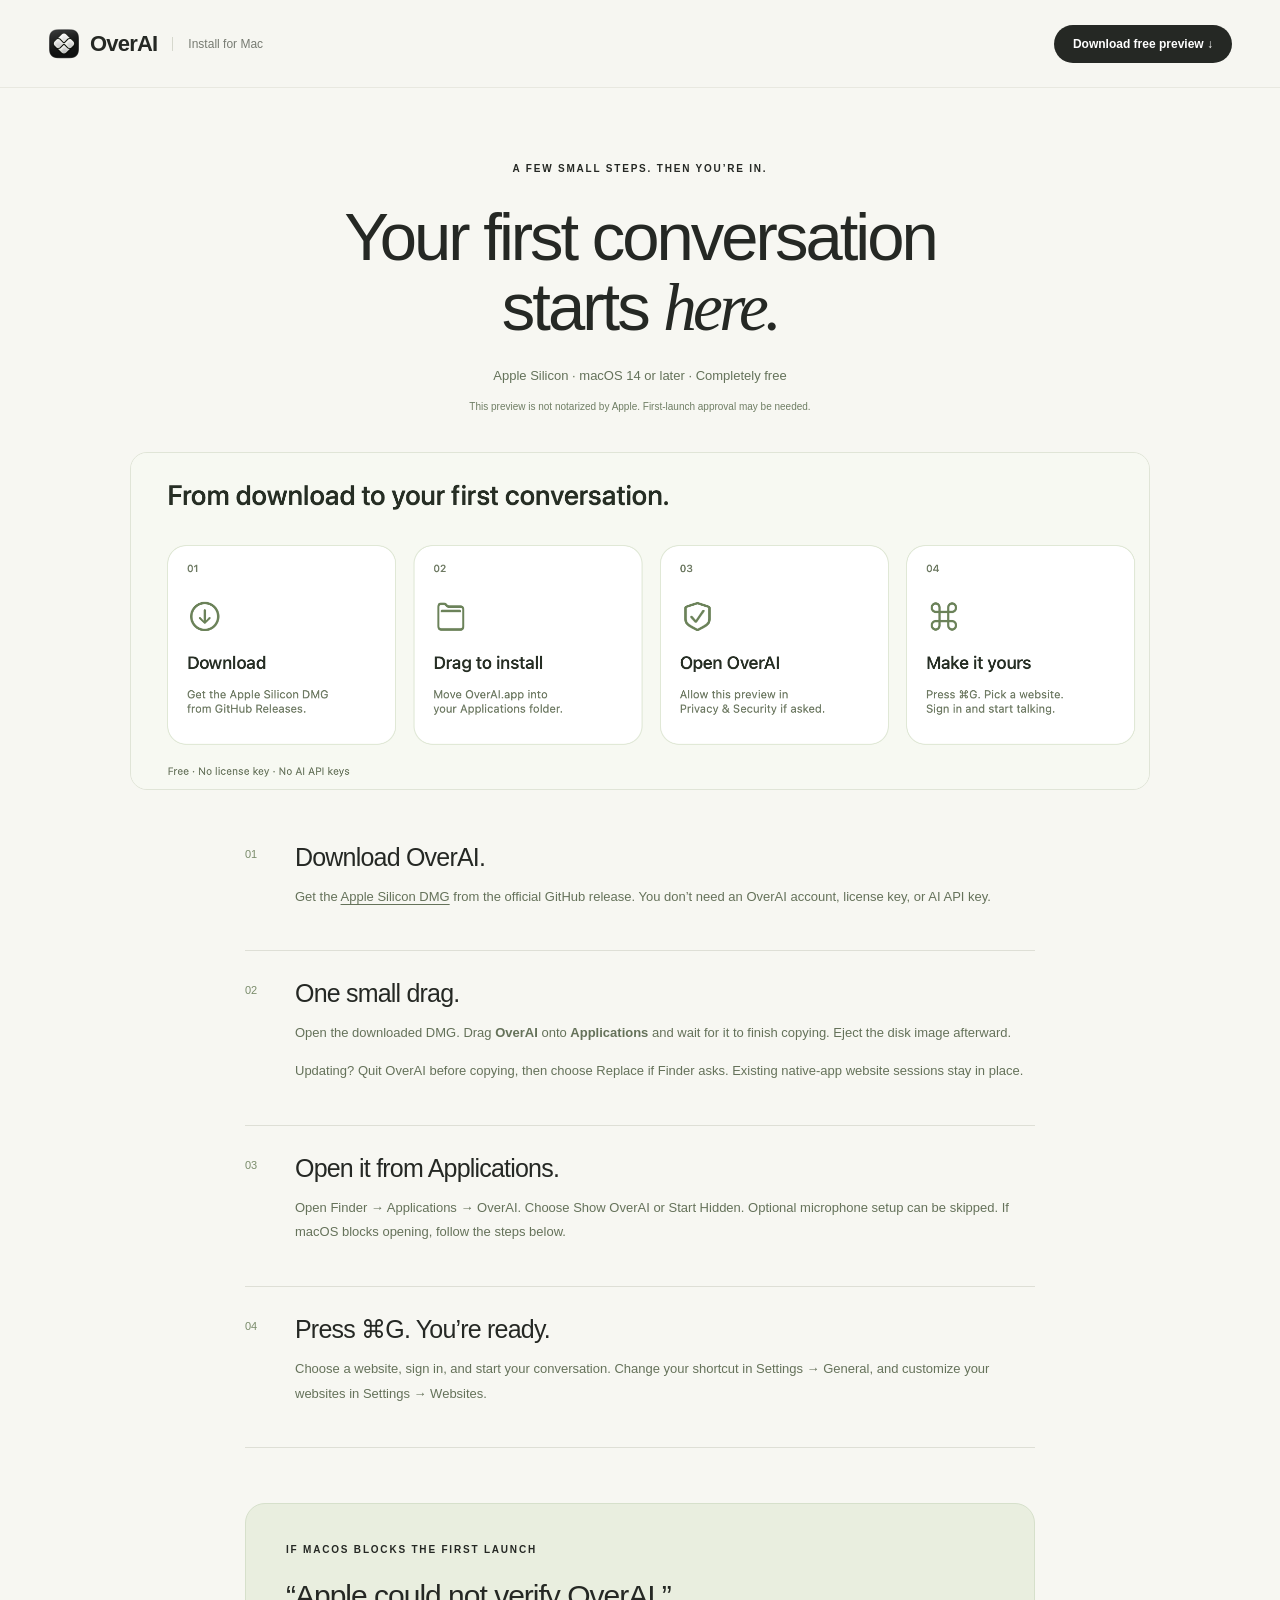
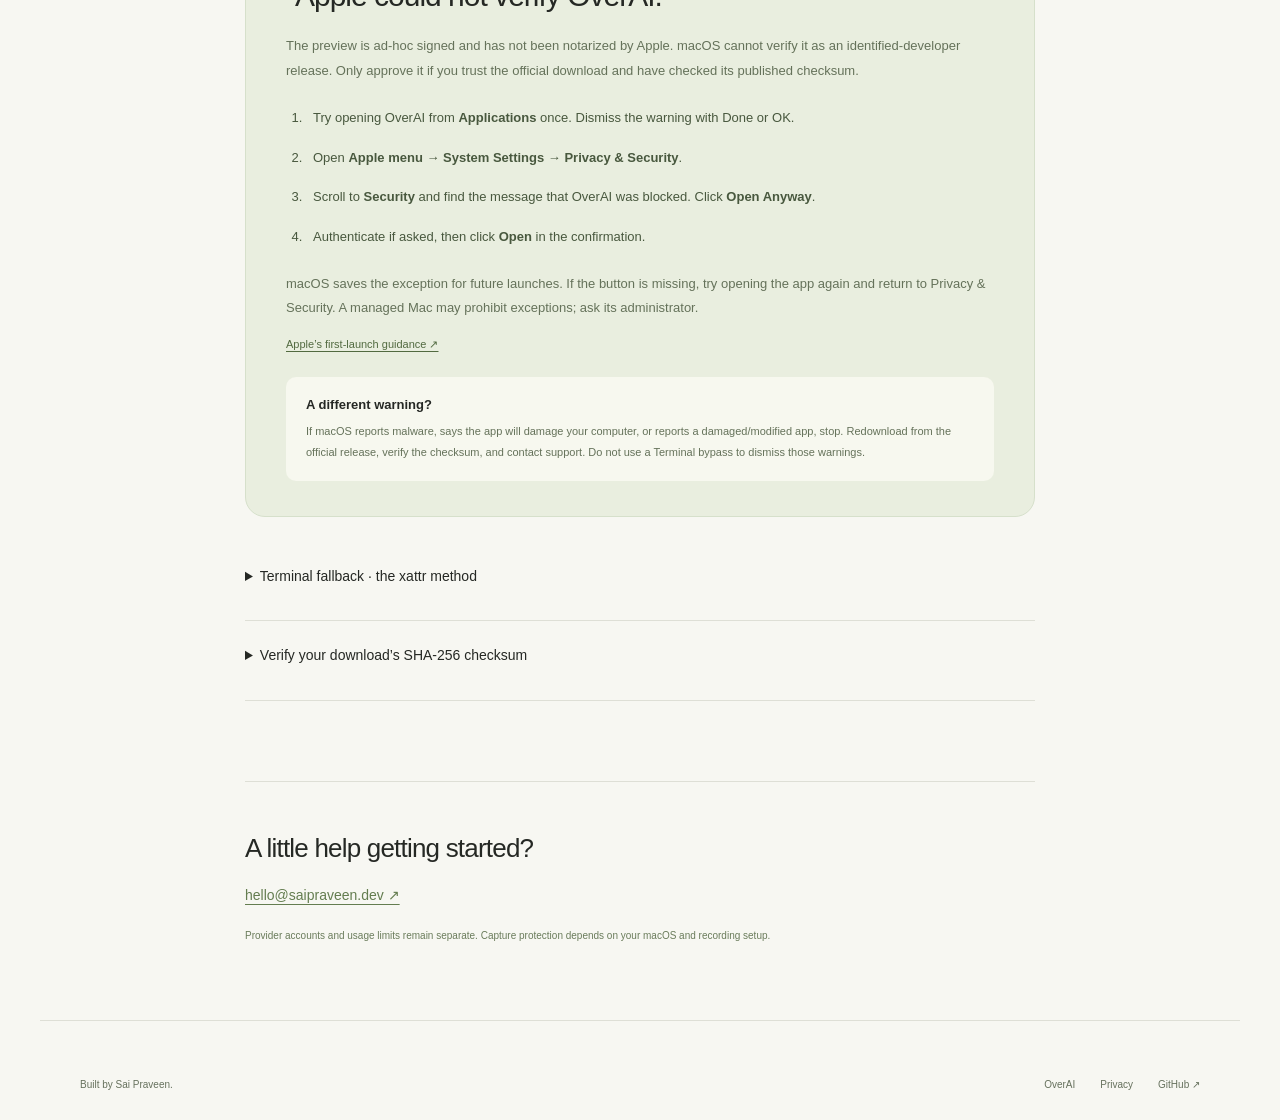
==== website/install.html @ 45aa473b "Refine branding and installer with a visual first-launch guide" ====
<!doctype html>
<html lang="en">
  <head>
    <meta charset="utf-8" />
    <meta name="viewport" content="width=device-width,initial-scale=1" />
    <meta name="theme-color" content="#f7f7f2" />
    <meta
      name="description"
      content="Install OverAI on your Mac: download, drag to Applications, approve the preview if needed, and press Command-G."
    />
    <meta name="referrer" content="strict-origin-when-cross-origin" />
    <meta
      http-equiv="Content-Security-Policy"
      content="default-src 'self'; script-src 'self'; style-src 'self'; img-src 'self'; media-src 'self'; object-src 'none'; base-uri 'none'; form-action 'none'"
    />
    <link
      rel="canonical"
      href="https://n-saipraveen.github.io/overai-mac/install.html"
    />
    <title>Install OverAI — Your first conversation starts here.</title>
    <link rel="icon" href="assets/overai.png?v=3005" />
    <link rel="stylesheet" href="styles.css?v=9905c75e7a" />
    <script defer src="install.js?v=4892a04c07"></script>
  </head>
  <body>
    <a class="skip" href="#main">Skip to installation</a>
    <header class="nav">
      <a class="brand" href="./"
        ><img
          src="assets/overai.png?v=3005"
          width="32"
          height="32"
          alt=""
        />OverAI<span class="platform">Install for Mac</span></a
      ><a
        class="button dark small"
        href="https://github.com/N-Saipraveen/overai-mac/releases/download/v3.0.1-beta.1/OverAI-3.0.1-3005-preview-arm64.dmg"
        >Download free preview ↓</a
      >
    </header>
    <main id="main" class="install-page wrap">
      <div class="install-heading">
        <span class="eyebrow">A FEW SMALL STEPS. THEN YOU’RE IN.</span>
        <h1>
          Your first conversation<br />starts <span class="serif">here.</span>
        </h1>
        <p>Apple Silicon · macOS 14 or later · Completely free</p>
        <span class="install-preview-label"
          >This preview is not notarized by Apple. First-launch approval may be
          needed.</span
        >
      </div>
      <img
        class="install-overview"
        src="assets/install-guide.png"
        width="2000"
        height="660"
        alt="Four steps: Download, drag into Applications, open OverAI, then press Command-G."
      />
      <div class="install-steps">
        <article>
          <span class="install-step-number">01</span>
          <div>
            <h2>Download OverAI.</h2>
            <p>
              Get the
              <a
                href="https://github.com/N-Saipraveen/overai-mac/releases/download/v3.0.1-beta.1/OverAI-3.0.1-3005-preview-arm64.dmg"
                >Apple Silicon DMG</a
              >
              from the official GitHub release. You don’t need an OverAI
              account, license key, or AI API key.
            </p>
          </div>
        </article>
        <article>
          <span class="install-step-number">02</span>
          <div>
            <h2>One small drag.</h2>
            <p>
              Open the downloaded DMG. Drag <strong>OverAI</strong> onto
              <strong>Applications</strong> and wait for it to finish copying.
              Eject the disk image afterward.
            </p>
            <p>
              Updating? Quit OverAI before copying, then choose Replace if
              Finder asks. Existing native-app website sessions stay in place.
            </p>
          </div>
        </article>
        <article>
          <span class="install-step-number">03</span>
          <div>
            <h2>Open it from Applications.</h2>
            <p>
              Open Finder → Applications → OverAI. Choose Show OverAI or Start
              Hidden. Optional microphone setup can be skipped. If macOS blocks
              opening, follow the steps below.
            </p>
          </div>
        </article>
        <article>
          <span class="install-step-number">04</span>
          <div>
            <h2>Press ⌘G. You’re ready.</h2>
            <p>
              Choose a website, sign in, and start your conversation. Change
              your shortcut in Settings → General, and customize your websites
              in Settings → Websites.
            </p>
          </div>
        </article>
      </div>
      <section class="install-help" id="first-launch">
        <span class="eyebrow">IF MACOS BLOCKS THE FIRST LAUNCH</span>
        <h2>“Apple could not verify OverAI.”</h2>
        <p>
          The preview is ad-hoc signed and has not been notarized by Apple.
          macOS cannot verify it as an identified-developer release. Only
          approve it if you trust the official download and have checked its
          published checksum.
        </p>
        <ol>
          <li>
            Try opening OverAI from <strong>Applications</strong> once. Dismiss
            the warning with Done or OK.
          </li>
          <li>
            Open
            <strong>Apple menu → System Settings → Privacy & Security</strong>.
          </li>
          <li>
            Scroll to <strong>Security</strong> and find the message that OverAI
            was blocked. Click <strong>Open Anyway</strong>.
          </li>
          <li>
            Authenticate if asked, then click <strong>Open</strong> in the
            confirmation.
          </li>
        </ol>
        <p>
          macOS saves the exception for future launches. If the button is
          missing, try opening the app again and return to Privacy & Security. A
          managed Mac may prohibit exceptions; ask its administrator.
        </p>
        <a
          class="install-source"
          href="https://support.apple.com/en-us/102445"
          target="_blank"
          rel="noopener noreferrer"
          >Apple’s first-launch guidance ↗</a
        >
        <aside class="install-caution">
          <strong>A different warning?</strong>
          <p>
            If macOS reports malware, says the app will damage your computer, or
            reports a damaged/modified app, stop. Redownload from the official
            release, verify the checksum, and contact support. Do not use a
            Terminal bypass to dismiss those warnings.
          </p>
        </aside>
      </section>
      <details class="install-advanced" id="terminal">
        <summary>Terminal fallback · the xattr method</summary>
        <p>
          For advanced users only. Prefer Open Anyway above. Use this only for a
          trusted, checksum-verified official preview already installed in
          <code>/Applications</code>.
        </p>
        <p>First check that the bundled signature is intact:</p>
        <div class="install-command">
          <pre
            id="signature-command"
          ><code>codesign --verify --deep --strict --verbose=2 "/Applications/OverAI.app"</code></pre>
          <button
            data-copy="signature-command"
            aria-label="Copy signature verification command"
          >
            Copy
          </button>
        </div>
        <p>
          If verification fails, stop and download a fresh copy. An ad-hoc
          signature check confirms consistency, not the developer’s identity or
          absence of malware.
        </p>
        <p>Then remove only OverAI’s quarantine attribute and open the app:</p>
        <div class="install-command">
          <pre
            id="quarantine-command"
          ><code>xattr -dr com.apple.quarantine "/Applications/OverAI.app"
open "/Applications/OverAI.app"</code></pre>
          <button
            data-copy="quarantine-command"
            aria-label="Copy app-specific xattr commands"
          >
            Copy
          </button>
        </div>
        <p>
          This bypasses the quarantine-based first-launch check for this app. It
          does not notarize, scan, or repair it. Do not run the command on a
          whole folder or disk, disable Gatekeeper, or use
          <code>xattr -cr</code> to clear every attribute. No
          <code>sudo</code> is included; if permission is denied, use the macOS
          approval flow or contact support.
        </p>
        <p>
          Use your app’s exact path if you installed it elsewhere. “No such
          xattr” means the attribute is already absent; it does not prove that
          the app is safe.
        </p>
      </details>
      <details class="install-advanced" id="checksum">
        <summary>Verify your download’s SHA-256 checksum</summary>
        <p>
          Download <code>SHA256SUMS.txt</code> from the
          <a
            href="https://github.com/N-Saipraveen/overai-mac/releases/tag/v3.0.1-beta.1"
            >same release</a
          >. Run this in Terminal:
        </p>
        <div class="install-command">
          <pre id="checksum-command"><code>cd ~/Downloads
shasum -a 256 OverAI-3.0.1-3005-preview-arm64.dmg</code></pre>
          <button
            data-copy="checksum-command"
            aria-label="Copy download checksum command"
          >
            Copy
          </button>
        </div>
        <p>
          The full 64-character result must match the DMG line in
          SHA256SUMS.txt. A checksum detects changed content; it does not
          replace trust in the source.
        </p>
      </details>
      <p
        class="install-copy-status"
        id="copy-status"
        role="status"
        aria-live="polite"
      ></p>
      <div class="install-contact">
        <h2>A little help getting started?</h2>
        <a href="mailto:hello@saipraveen.dev">hello@saipraveen.dev ↗</a>
        <p>
          Provider accounts and usage limits remain separate. Capture protection
          depends on your macOS and recording setup.
        </p>
      </div>
    </main>
    <footer class="wrap">
      <div class="footer-bottom">
        <span>Built by Sai Praveen.</span>
        <div>
          <a href="./">OverAI</a><a href="privacy.html">Privacy</a
          ><a href="https://github.com/N-Saipraveen/overai-mac">GitHub ↗</a>
        </div>
      </div>
    </footer>
  </body>
</html>
---- website/styles.css ----
@charset "UTF-8";
:root {
  --paper: #f7f7f2;
  --ink: #252824;
  --muted: #777b72;
  --line: #dedfd6;
  --accent: #e27851;
  --ease: cubic-bezier(0.22, 1, 0.36, 1);
}
* {
  box-sizing: border-box;
}
html {
  scroll-behavior: smooth;
  scroll-padding-top: 95px;
}
body {
  margin: 0;
  background: var(--paper);
  color: var(--ink);
  font-family: -apple-system, BlinkMacSystemFont, "Segoe UI", sans-serif;
  -webkit-font-smoothing: antialiased;
}
button,
a {
  -webkit-tap-highlight-color: transparent;
}
button,
input {
  font: inherit;
}
button,
a {
  touch-action: manipulation;
}
a {
  color: inherit;
  text-decoration: none;
}
button {
  cursor: pointer;
  color: inherit;
}
button:focus-visible,
a:focus-visible,
summary:focus-visible {
  outline: 3px solid #b14e2c;
  outline-offset: 6px;
}
button {
  border: 0;
  background: none;
}
button[hidden],
[hidden] {
  display: none !important;
}
.wrap {
  max-width: 1200px;
  margin: 0 auto;
  padding-left: 40px;
  padding-right: 40px;
}
.nav {
  height: 88px;
  padding: 0 48px;
  display: flex;
  align-items: center;
  justify-content: space-between;
  border-bottom: 1px solid #e8e8e0;
  background: #f7f7f2ee;
  position: relative;
  z-index: 30;
}
.brand {
  display: flex;
  gap: 10px;
  align-items: center;
  font-size: 22px;
  font-weight: 650;
  letter-spacing: -0.8px;
}
.brand img {
  border-radius: 9px;
}
.platform {
  font-size: 12px;
  letter-spacing: 0;
  font-weight: 400;
  color: #777b72;
  border-left: 1px solid #d6d8cd;
  margin-left: 5px;
  padding-left: 15px;
}
.nav nav {
  display: flex;
  gap: 32px;
  font-size: 13px;
}
.nav nav a:hover {
  color: #a34d31;
}
.button {
  display: inline-flex;
  align-items: center;
  justify-content: center;
  gap: 14px;
  font-size: 14px;
  font-weight: 550;
  border-radius: 100px;
  padding: 17px 25px;
  transition:
    transform 0.25s,
    background 0.25s;
}
.button:hover {
  transform: translateY(-3px);
  background: #444b3d;
}
.button.dark {
  background: var(--ink);
  color: white;
}
.button.dark:hover {
  background: #414c3a;
}
.button.small {
  padding: 12px 19px;
  font-size: 12px;
}
.hero {
  padding-top: 71px;
}
.eyebrow {
  font-size: 10px;
  letter-spacing: 1.8px;
  font-weight: 650;
  line-height: 1.6;
}
.hero > .eyebrow {
  display: flex;
  align-items: center;
  justify-content: center;
  gap: 9px;
}
.status-dot,
.tiny-dot {
  display: inline-block;
  width: 6px;
  height: 6px;
  background: #78866b;
  border-radius: 50%;
}
.hero h1 {
  text-align: center;
  font-size: clamp(54px, 6.6vw, 88px);
  line-height: 1.03;
  letter-spacing: -5px;
  font-weight: 550;
  margin: 27px 0 23px;
}
.serif {
  font-family: Georgia, "Times New Roman", serif;
  font-style: italic;
  font-weight: 400;
  letter-spacing: -0.055em;
}
.hero-copy {
  text-align: center;
  font-size: 17px;
  line-height: 1.65;
  color: #70746c;
  margin: 0;
}
.hero-actions {
  display: flex;
  align-items: center;
  justify-content: center;
  gap: 27px;
  margin-top: 27px;
}
.text-button {
  font-size: 13px;
  padding: 13px 0;
  display: flex;
  gap: 10px;
  align-items: center;
}
.play {
  font-size: 9px;
  border: 1px solid #cdd0c5;
  border-radius: 50%;
  width: 24px;
  height: 24px;
  display: grid;
  place-items: center;
}
.compatibility {
  text-align: center;
  color: #84877e;
  font-size: 10px;
  letter-spacing: 0.3px;
  margin: 19px 0 41px;
}
.desktop {
  border-radius: 16px;
  border: 6px solid #e7e8df;
  background: #e7e8df;
  box-shadow: 0 35px 80px -42px #59614b77;
  overflow: hidden;
  position: relative;
}
.desktop-menubar {
  height: 25px;
  background: #dce1d0;
  display: flex;
  justify-content: space-between;
  align-items: center;
  padding: 0 18px;
  font-size: 9px;
  color: #454c3f;
}
.desktop-menubar b {
  font-weight: 400;
}
.wallpaper {
  height: 510px;
  position: relative;
  overflow: hidden;
  background: linear-gradient(
    165deg,
    #d7deca 2%,
    #e7d7b9 45%,
    #e2a081 80%,
    #9a5b45
  );
}
.landscape {
  position: absolute;
  inset: 0;
  pointer-events: none;
}
.mountain-back {
  background: linear-gradient(130deg, #879c77, #b1ba92 49%, #657651);
  clip-path: polygon(
    0 80%,
    26% 43%,
    44% 65%,
    72% 14%,
    100% 60%,
    100% 100%,
    0 100%
  );
}
.mountain-front {
  background: linear-gradient(130deg, #2e4e3c, #698067 80%);
  clip-path: polygon(0 100%, 0 95%, 27% 68%, 44% 83%, 59% 66%, 100% 99%);
}
.desktop-note {
  position: absolute;
  left: 5.2%;
  top: 58px;
  max-width: 370px;
  color: #2c4031;
}
.note-tag {
  font-size: 8px;
  letter-spacing: 1.7px;
}
.desktop-note h2 {
  font-size: 38px;
  font-weight: 500;
  line-height: 1.1;
  letter-spacing: -1.5px;
  margin: 15px 0;
}
.desktop-note p {
  font-size: 11px;
  opacity: 0.7;
}
.work-document {
  position: absolute;
  width: 430px;
  height: 290px;
  left: 5%;
  top: 200px;
  background: #fbfaf2e8;
  border: 1px solid #fff8;
  border-radius: 10px;
  box-shadow: 0 15px 35px #2d432a20;
  padding: 27px;
}
.doc-breadcrumb {
  font-size: 9px;
  color: #898a7b;
}
.work-document h3 {
  font-size: 21px;
  letter-spacing: -0.6px;
  margin: 22px 0 10px;
}
.work-document p {
  font-size: 10px;
  color: #8b8c7b;
}
.fake-line {
  height: 5px;
  border-radius: 3px;
  background: #dcded4;
  margin: 12px 0;
  width: 100%;
}
.fake-line.medium {
  width: 82%;
}
.fake-line.short {
  width: 55%;
}
.doc-highlight {
  font-size: 10px;
  color: #647256;
  background: #e9ecd9;
  border-left: 2px solid #9aa880;
  padding: 14px 9px;
  margin: 15px 0;
}
.ai-window {
  position: absolute;
  width: 408px;
  top: 40px;
  right: 7%;
  height: 410px;
  background: #fffefaf5;
  border: 1px solid #fff;
  border-radius: 13px;
  box-shadow:
    0 28px 65px #20342644,
    0 2px 8px #20342614;
  transition:
    opacity 0.3s,
    transform 0.55s var(--ease);
  z-index: 4;
}
.ai-window.dismissed {
  opacity: 0 !important;
  transform: translateY(30px) scale(0.95);
  pointer-events: none;
}
.window-toolbar {
  height: 46px;
  background: #f2f1eb;
  border-bottom: 1px solid #e5e5db;
  display: flex;
  align-items: center;
  justify-content: space-between;
  padding: 0 14px;
  border-radius: 13px 13px 0 0;
}
.traffic {
  display: flex;
  gap: 5px;
}
.traffic i {
  width: 7px;
  height: 7px;
  border-radius: 50%;
  background: #eaa28e;
}
.traffic i:nth-child(2) {
  background: #e4ca86;
}
.traffic i:nth-child(3) {
  background: #abc49a;
}
.provider-toggle {
  display: flex;
  align-items: center;
  gap: 7px;
  font-size: 10px;
  font-weight: 550;
  padding: 8px;
  border-radius: 5px;
}
.provider-toggle:hover {
  background: #e4e5db;
}
.provider-toggle img {
  object-fit: contain;
  border-radius: 4px;
}
.window-actions {
  display: flex;
  gap: 5px;
}
.window-actions button {
  font-size: 14px;
  padding: 3px 6px;
  color: #6a6f61;
}
.provider-menu {
  position: absolute;
  z-index: 10;
  top: 43px;
  left: 115px;
  width: 155px;
  background: #fffefa;
  padding: 5px;
  border-radius: 9px;
  box-shadow: 0 8px 30px #25282430;
  border: 1px solid #e5e5db;
}
.provider-menu button {
  display: flex;
  align-items: center;
  width: 100%;
  gap: 10px;
  font-size: 11px;
  padding: 8px;
  text-align: left;
  border-radius: 5px;
}
.provider-menu button:hover,
.provider-menu button:focus-visible {
  background: #edf0e6;
}
.provider-menu img {
  width: 18px;
  height: 18px;
  object-fit: contain;
}
.chat-content {
  text-align: center;
  padding: 17px 23px;
}
.demo-label {
  font-size: 6px;
  letter-spacing: 1.8px;
  color: #919486;
  display: block;
}
.chat-logo {
  margin: 18px auto 9px;
  object-fit: contain;
}
.chat-content h3 {
  font-size: 21px;
  font-weight: 550;
  letter-spacing: -0.8px;
  margin: 0 0 7px;
}
.chat-content > p {
  font-size: 9px;
  color: #8c8e84;
  margin: 0 0 17px;
}
.example-question {
  font-size: 9px;
  text-align: right;
  margin-left: 35px;
  background: #eff0e8;
  border-radius: 9px;
  padding: 12px 13px;
}
.example-answer {
  display: flex;
  gap: 10px;
  font-size: 9px;
  text-align: left;
  margin-top: 15px;
  line-height: 1.7;
}
.answer-spark {
  font-size: 19px;
  color: #a5ab95;
}
.example-answer strong {
  font-size: 10px;
  font-weight: 550;
}
.example-answer p {
  margin: 4px 0 0;
  color: #858a7c;
}
.chat-input {
  height: 39px;
  display: flex;
  align-items: center;
  margin-top: 18px;
  padding: 0 12px;
  border: 1px solid #dddfd3;
  border-radius: 10px;
  font-size: 9px;
  color: #96998e;
  gap: 12px;
}
.chat-input > span:first-child {
  flex: 1;
  text-align: left;
}
.input-plus {
  font-size: 17px;
}
.send-arrow {
  display: grid;
  place-items: center;
  width: 20px;
  height: 20px;
  border-radius: 50%;
  background: #333c2c;
  color: white;
  font-size: 14px;
}
.preview-disclaimer {
  display: block;
  color: #8d9187;
  font-size: 6px;
  margin-top: 9px;
}
.shortcut-pill {
  position: absolute;
  z-index: 6;
  bottom: 18px;
  left: 50%;
  transform: translateX(-50%);
  background: #fbfaf2e8;
  backdrop-filter: blur(12px);
  border: 1px solid #fff9;
  box-shadow: 0 8px 20px #253d2920;
  border-radius: 9px;
  display: flex;
  align-items: center;
  padding: 8px;
  gap: 5px;
  white-space: nowrap;
}
.shortcut-pill kbd {
  border: 1px solid #d1d7c6;
  box-shadow: 0 2px 0 #cdd3c0;
  width: 28px;
  height: 27px;
  border-radius: 4px;
  display: grid;
  place-items: center;
  background: #fffef6;
  font-family: inherit;
  font-size: 16px;
}
.shortcut-pill > span {
  font-size: 10px;
  margin: 0 8px;
}
.demo-controls {
  display: flex;
  align-items: center;
  justify-content: space-between;
  height: 43px;
  padding: 0 16px;
  font-size: 9px;
  color: #646d5b;
}
.demo-controls > span:first-child {
  display: flex;
  align-items: center;
  gap: 7px;
}
.demo-controls button {
  font-size: 10px;
  font-weight: 550;
}
.tiny-dot {
  width: 5px;
  height: 5px;
}
.provider-strip {
  display: flex;
  align-items: center;
  justify-content: space-between;
  gap: 24px;
  padding: 40px 25px;
  border-bottom: 1px solid var(--line);
}
.provider-strip > span {
  font-size: 12px;
  line-height: 1.6;
  font-weight: 550;
}
.provider-strip > p {
  font-size: 10px;
  color: var(--muted);
  line-height: 1.6;
}
.provider-strip > div {
  display: flex;
  align-items: center;
  gap: 35px;
}
.provider-strip button {
  display: flex;
  align-items: center;
  gap: 9px;
  font-size: 11px;
  padding: 8px 0;
}
.provider-strip img {
  width: 23px;
  height: 23px;
  object-fit: contain;
}
.intro {
  padding-top: 110px;
  padding-bottom: 48px;
}
.intro h2,
.native h2,
.everyday h2,
.faq h2 {
  font-size: clamp(35px, 4vw, 52px);
  line-height: 1.08;
  letter-spacing: -2.5px;
  font-weight: 500;
  margin: 23px 0;
}
.muted {
  color: #92988a;
}
.intro > p,
.native > div > p {
  font-size: 15px;
  line-height: 1.8;
  color: #777e6f;
}
.feature-grid {
  display: grid;
  grid-template-columns: 1fr 1fr;
  gap: 22px;
}
.feature {
  border-radius: 18px;
  background: #eeeee5;
  min-height: 468px;
  overflow: hidden;
  position: relative;
}
.feature-copy {
  padding: 34px 36px;
  max-width: 410px;
}
.feature h3 {
  font-size: 29px;
  letter-spacing: -1.1px;
  font-weight: 500;
  line-height: 1.15;
  margin: 17px 0 13px;
}
.feature p {
  font-size: 12px;
  line-height: 1.8;
  color: #7e8374;
  max-width: 310px;
  margin: 0;
}
.feature-provider {
  background: #e8ede4;
}
.key-scene {
  position: relative;
  display: flex;
  justify-content: center;
  gap: 14px;
  padding: 6px 0 67px;
  perspective: 600px;
}
.key-cap {
  height: 126px;
  width: 143px;
  border-radius: 18px;
  background: linear-gradient(140deg, #fffef9, #e4e5da);
  box-shadow:
    0 6px 0 #c2c7b6,
    0 9px 0 #b0b7a3,
    0 25px 28px #6e795a22,
    inset 0 0 0 2px #fff;
  transform: rotateX(20deg) rotateZ(-7deg);
  font-size: 43px;
  display: flex;
  align-items: center;
  justify-content: center;
  position: relative;
}
.key-cap span {
  position: absolute;
  bottom: 14px;
  font-size: 10px;
  color: #858b7b;
}
.key-cap.letter {
  transform: rotateX(20deg) rotateZ(7deg);
  width: 112px;
}
.key-scene:hover .key-cap {
  animation: key-press 0.7s var(--ease);
}
.key-caption {
  position: absolute;
  bottom: 23px;
  font-size: 9px;
  color: #909682;
  letter-spacing: 0.5px;
}
.lineup {
  margin: 0 32px 25px;
  display: flex;
  flex-direction: column;
  gap: 8px;
}
.lineup > div {
  display: flex;
  align-items: center;
  gap: 11px;
  padding: 13px 15px;
  border-radius: 10px;
  background: #ffffffae;
  box-shadow: 0 4px 12px #6e795a07;
}
.lineup img {
  object-fit: contain;
}
.drag-grip {
  color: #b7bead;
}
.lineup strong {
  font-size: 11px;
  font-weight: 500;
}
.lineup-tag {
  font-size: 8px;
  color: #929b87;
  margin-left: auto;
}
.custom-site {
  display: grid;
  place-items: center;
  width: 28px;
  height: 28px;
  background: #e8edde;
  border-radius: 7px;
  font-size: 20px;
  color: #7c8b68;
}
.lineup > button {
  font-size: 10px;
  color: #5c7050;
  align-self: center;
  padding: 8px;
}
.native {
  display: grid;
  grid-template-columns: 1fr 1fr;
  gap: 65px;
  padding-top: 110px;
  padding-bottom: 110px;
}
.native-details {
  padding-top: 14px;
}
.native-details article {
  display: flex;
  gap: 24px;
  padding: 22px 0;
  border-bottom: 1px solid var(--line);
}
.detail-icon {
  font-size: 26px;
  font-weight: 300;
  width: 30px;
  color: #6b795a;
}
.native-details h3 {
  font-size: 17px;
  font-weight: 500;
  letter-spacing: -0.5px;
  margin: 0 0 9px;
}
.native-details p {
  font-size: 12px;
  line-height: 1.8;
  color: #7c8273;
  margin: 0;
  max-width: 330px;
}
.privacy-section {
  background: #252e27;
  color: #f2f3e8;
  padding: 91px 0 36px;
  overflow: hidden;
}
.privacy-top {
  text-align: center;
}
.privacy-top > .eyebrow {
  color: #acbda0;
}
.privacy-top h2 {
  font-size: clamp(40px, 5vw, 65px);
  line-height: 1.05;
  letter-spacing: -3px;
  font-weight: 450;
  margin: 25px 0;
}
.privacy-top h2 > span {
  color: #aabb9d;
}
.privacy-top p {
  font-size: 14px;
  line-height: 1.8;
  color: #b1bdac;
}
.privacy-flow {
  display: flex;
  align-items: center;
  justify-content: center;
  gap: 30px;
  margin: 55px auto 64px;
  max-width: 700px;
}
.flow-end {
  display: flex;
  flex-direction: column;
  align-items: center;
  gap: 10px;
  min-width: 140px;
}
.flow-end img {
  border-radius: 13px;
  box-shadow: 0 6px 25px #1118;
}
.flow-end strong {
  font-size: 13px;
  font-weight: 450;
}
.flow-end > span {
  font-size: 10px;
  color: #9da995;
}
.web-symbol {
  height: 56px;
  width: 56px;
  border: 1px solid #819a6f80;
  border-radius: 15px;
  display: grid;
  place-items: center;
  font-size: 43px;
  color: #c2d4b2;
  background: #394936;
}
.flow-line {
  flex: 1;
  text-align: center;
  color: #c8d0bd;
  font-size: 10px;
}
.flow-line i {
  display: block;
  height: 1px;
  background: #849f6d70;
  margin: 18px 0;
  position: relative;
}
.flow-line i:after {
  content: "";
  width: 5px;
  height: 5px;
  background: #cfdfbe;
  box-shadow: 0 0 12px #bad295;
  position: absolute;
  top: -2px;
  left: 0;
  border-radius: 50%;
  animation: flow 3s linear infinite;
}
.flow-line small {
  font-size: 9px;
  color: #93a18b;
}
.privacy-columns {
  display: grid;
  grid-template-columns: repeat(3, 1fr);
  gap: 50px;
}
.privacy-number {
  font-size: 11px;
  color: #889e7b;
  border-bottom: 1px solid #64745b70;
  padding-bottom: 15px;
  display: block;
}
.privacy-columns h3 {
  font-size: 18px;
  letter-spacing: -0.5px;
  font-weight: 450;
  margin: 22px 0 13px;
}
.privacy-columns p {
  font-size: 12px;
  color: #adb9a5;
  line-height: 1.9;
}
.privacy-footnote {
  border-top: 1px solid #52604b77;
  margin: 36px 0 0;
  padding-top: 23px;
  color: #8d9d85;
  font-size: 10px;
  line-height: 1.8;
  max-width: 100%;
}
.everyday {
  padding-top: 110px;
  padding-bottom: 95px;
}
.everyday h2 {
  margin-bottom: 33px;
}
.use-tabs {
  display: flex;
  gap: 8px;
  margin-bottom: 27px;
  border-bottom: 1px solid var(--line);
}
.use-tabs button {
  font-size: 12px;
  color: #8a907f;
  padding: 15px 20px;
  border-bottom: 2px solid transparent;
  margin-bottom: -1px;
}
.use-tabs button[aria-selected="true"] {
  color: #333f2b;
  border-bottom-color: #73825f;
}
.use-panel {
  border-radius: 17px;
  background: #e9eadd;
  min-height: 230px;
  display: flex;
  align-items: center;
  padding: 38px 55px;
  gap: 65px;
}
.use-index {
  font-family: Georgia, serif;
  font-style: italic;
  font-size: 100px;
  color: #7e8c67;
  letter-spacing: -10px;
  width: 150px;
  flex-shrink: 0;
  text-align: center;
}
.use-panel h3 {
  font-size: 24px;
  letter-spacing: -1px;
  font-weight: 500;
  margin: 0 0 12px;
}
.use-panel p {
  font-size: 13px;
  color: #808773;
  line-height: 1.8;
  max-width: 490px;
  margin: 0;
}
.prompt-example {
  font-size: 12px;
  color: #5c6d47;
  margin-top: 22px;
}
.get-section {
  display: grid;
  grid-template-columns: 1fr 400px;
  gap: 70px;
  padding-top: 30px;
  padding-bottom: 110px;
  align-items: center;
}
.get-copy img {
  border-radius: 16px;
  box-shadow: 0 10px 20px #4c56302a;
}
.get-copy h2 {
  font-size: 50px;
  line-height: 1.07;
  letter-spacing: -2.5px;
  font-weight: 500;
  margin: 28px 0 22px;
}
.get-copy p {
  font-size: 14px;
  line-height: 1.8;
  color: #818773;
}
.price-card {
  padding: 34px;
  border: 1px solid #daddce;
  background: #fdfdf7;
  border-radius: 18px;
  box-shadow: 0 12px 40px #66734a08;
}
.price {
  font-size: 58px;
  font-weight: 500;
  letter-spacing: -3px;
  margin: 18px 0;
}
.price > span {
  display: block;
  font-size: 10px;
  letter-spacing: 0;
  color: #939985;
  margin-top: 7px;
}
.price-card > p {
  font-size: 12px;
  line-height: 1.8;
  color: #7d8472;
}
.price-rule {
  height: 1px;
  background: var(--line);
  margin: 23px 0;
}
.price-card ul {
  padding: 0;
  list-style: none;
  font-size: 12px;
  line-height: 2.7;
  margin-bottom: 25px;
}
.price-card li:before {
  content: "✓";
  color: #899f6f;
  margin-right: 12px;
}
.full {
  width: 100%;
  font-size: 11px;
  padding: 16px 10px;
  gap: 8px;
}
.purchase-note {
  font-size: 9px;
  line-height: 1.7;
  color: #8b927d;
  display: block;
  text-align: center;
  margin-top: 15px;
}
.faq {
  display: grid;
  grid-template-columns: 1fr 1.2fr;
  gap: 65px;
  padding-bottom: 100px;
  padding-top: 55px;
  border-top: 1px solid var(--line);
}
.faq h2 {
  font-size: 36px;
  letter-spacing: -1.5px;
}
.faq details {
  border-bottom: 1px solid var(--line);
}
.faq summary {
  font-size: 12px;
  padding: 22px 25px 22px 0;
  cursor: pointer;
  list-style: none;
  position: relative;
  line-height: 1.5;
}
.faq summary::-webkit-details-marker {
  display: none;
}
.faq summary:after {
  content: "+";
  position: absolute;
  right: 4px;
  top: 19px;
  font-size: 20px;
  color: #87937b;
  font-weight: 300;
}
.faq details[open] summary:after {
  content: "−";
}
.faq details p {
  font-size: 12px;
  line-height: 1.9;
  color: #7b8470;
  margin: 0 20px 23px 0;
}
footer {
  border-top: 1px solid var(--line);
  padding-top: 28px;
  padding-bottom: 30px;
}
.footer-top {
  display: flex;
  align-items: center;
  gap: 30px;
}
.footer-top p {
  font-size: 11px;
  color: #929987;
}
.footer-top > a:last-child {
  margin-left: auto;
  font-size: 11px;
}
.footer-bottom {
  display: flex;
  justify-content: space-between;
  margin-top: 30px;
  font-size: 10px;
  color: #838c77;
}
.footer-bottom > div {
  display: flex;
  gap: 25px;
}
.footer-bottom button {
  font-size: 10px;
  padding: 0;
}
.trademark {
  font-size: 8px;
  color: #969c8b;
  line-height: 1.8;
  margin: 22px 0 0;
}
.skip {
  position: fixed;
  top: -70px;
  left: 20px;
  z-index: 100;
  background: var(--ink);
  color: white;
  padding: 15px;
  border-radius: 5px;
}
.skip:focus {
  top: 10px;
}
.reveal {
  opacity: 1;
}
.motion-enabled .reveal {
  opacity: 0;
  transform: translateY(26px);
  transition:
    opacity 0.8s var(--ease),
    transform 0.8s var(--ease);
}
.motion-enabled .reveal.visible {
  opacity: 1;
  transform: none;
}
.motion-paused * {
  animation-play-state: paused !important;
  scroll-behavior: auto !important;
}
.motion-paused .reveal {
  opacity: 1;
  transform: none;
}
.legal {
  padding-top: 65px;
  padding-bottom: 90px;
  max-width: 800px;
}
.legal h1 {
  font-size: 48px;
  letter-spacing: -2px;
}
.legal h2 {
  margin-top: 38px;
  font-size: 22px;
  font-weight: 500;
}
.legal p {
  font-size: 14px;
  line-height: 1.9;
  color: #6d7663;
}
.legal a {
  text-decoration: underline;
}
.legal .eyebrow {
  color: #8b947d;
}
@keyframes flow {
  to {
    left: 100%;
  }
}
@keyframes key-press {
  50% {
    translate: 0 5px;
    box-shadow:
      0 2px 0 #c2c7b6,
      0 4px 0 #b0b7a3,
      0 15px 20px #6e795a22;
  }
}
@media (min-width: 1500px) {
  .nav {
    padding-left: calc((100vw - 1360px) / 2);
    padding-right: calc((100vw - 1360px) / 2);
  }
}
@media (max-width: 1000px) {
  .provider-strip > div {
    gap: 18px;
  }
  .provider-strip button span {
    display: none;
  }
  .ai-window {
    right: 4%;
    width: 370px;
  }
  .desktop-note h2 {
    font-size: 31px;
  }
  .work-document {
    width: 350px;
  }
  .feature-copy {
    padding: 27px;
  }
  .native {
    gap: 35px;
  }
  .get-section {
    gap: 40px;
    grid-template-columns: 1fr 360px;
  }
  .privacy-columns {
    gap: 28px;
  }
  .hero h1 {
    letter-spacing: -3.5px;
  }
  .lineup {
    margin-left: 20px;
    margin-right: 20px;
  }
  .lineup-tag {
    display: none;
  }
}
@media (max-width: 700px) {
  .wrap {
    padding-left: 23px;
    padding-right: 23px;
  }
  .nav {
    height: 72px;
    padding: 0 22px;
  }
  .nav nav {
    display: none;
  }
  .brand {
    font-size: 20px;
  }
  .platform {
    display: none;
  }
  .hero {
    padding-top: 48px;
  }
  .hero > .eyebrow {
    font-size: 8px;
    letter-spacing: 1.3px;
  }
  .hero h1 {
    font-size: 52px;
    letter-spacing: -3px;
    margin-top: 23px;
  }
  .hero-copy {
    font-size: 14px;
  }
  .hero-actions {
    gap: 16px;
    flex-wrap: wrap;
  }
  .hero-actions > .button {
    font-size: 12px;
    padding: 15px 20px;
  }
  .text-button {
    font-size: 11px;
  }
  .compatibility {
    font-size: 8px;
    margin: 20px 0 30px;
  }
  .desktop {
    border-width: 4px;
    margin: 0 -10px;
    border-radius: 11px;
  }
  .desktop-menubar {
    font-size: 7px;
    padding: 0 9px;
    height: 21px;
  }
  .desktop-menubar b {
    display: none;
  }
  .wallpaper {
    height: 470px;
  }
  .desktop-note {
    top: 20px;
    left: 20px;
  }
  .desktop-note h2 {
    font-size: 25px;
    margin: 8px 0;
  }
  .desktop-note h2 br {
    display: none;
  }
  .note-tag {
    font-size: 6px;
  }
  .desktop-note p {
    display: none;
  }
  .work-document {
    left: 20px;
    top: 115px;
    width: 240px;
    height: 290px;
    padding: 20px;
  }
  .work-document h3 {
    font-size: 16px;
  }
  .ai-window {
    width: 290px;
    height: 351px;
    top: 85px;
    right: 16px;
  }
  .window-toolbar {
    height: 39px;
    padding: 0 9px;
  }
  .chat-content {
    padding: 13px 17px;
  }
  .chat-logo {
    width: 28px;
    height: 28px;
    margin: 14px auto 7px;
  }
  .chat-content h3 {
    font-size: 18px;
  }
  .chat-content > p {
    font-size: 8px;
    margin-bottom: 12px;
  }
  .example-question {
    font-size: 8px;
    padding: 10px;
    margin-left: 20px;
  }
  .example-answer {
    font-size: 8px;
    margin-top: 12px;
  }
  .example-answer strong {
    font-size: 9px;
  }
  .chat-input {
    margin-top: 14px;
    height: 35px;
  }
  .provider-menu {
    left: 72px;
    top: 37px;
  }
  .shortcut-pill {
    bottom: 12px;
  }
  .demo-controls {
    font-size: 7px;
    padding: 0 9px;
    height: 39px;
  }
  .demo-controls button {
    font-size: 8px;
  }
  .demo-counter {
    display: none;
  }
  .provider-strip {
    padding: 28px 0;
    gap: 14px;
    flex-wrap: wrap;
  }
  .provider-strip > span {
    font-size: 10px;
  }
  .provider-strip > p {
    display: none;
  }
  .provider-strip > div {
    gap: 18px;
  }
  .provider-strip img {
    width: 22px;
    height: 22px;
  }
  .intro {
    padding-top: 70px;
    padding-bottom: 30px;
  }
  .intro h2,
  .native h2,
  .everyday h2 {
    font-size: 36px;
    letter-spacing: -1.7px;
  }
  .intro > p {
    font-size: 13px;
  }
  .desktop-br {
    display: none;
  }
  .feature-grid {
    grid-template-columns: 1fr;
    gap: 16px;
  }
  .feature {
    min-height: 420px;
  }
  .feature-copy {
    padding: 30px;
  }
  .feature-copy p {
    max-width: 300px;
  }
  .feature h3 {
    font-size: 28px;
  }
  .key-scene {
    padding-bottom: 50px;
  }
  .key-cap {
    height: 110px;
  }
  .key-caption {
    bottom: 13px;
  }
  .lineup {
    margin: 0 25px 20px;
  }
  .lineup-tag {
    display: block;
  }
  .native {
    grid-template-columns: 1fr;
    gap: 18px;
    padding-top: 70px;
    padding-bottom: 70px;
  }
  .native > div > p {
    font-size: 13px;
  }
  .native-details {
    padding-top: 0;
  }
  .native-details article {
    padding: 20px 0;
  }
  .privacy-section {
    padding-top: 65px;
  }
  .privacy-top h2 {
    font-size: 42px;
    letter-spacing: -2px;
  }
  .privacy-top p {
    font-size: 12px;
  }
  .privacy-flow {
    gap: 10px;
    margin: 40px 0;
  }
  .flow-end {
    min-width: 92px;
  }
  .flow-end img,
  .web-symbol {
    height: 44px;
    width: 44px;
    font-size: 32px;
    border-radius: 10px;
  }
  .flow-end strong {
    font-size: 11px;
  }
  .flow-end > span {
    font-size: 8px;
  }
  .flow-line {
    font-size: 7px;
  }
  .flow-line small {
    font-size: 7px;
  }
  .privacy-columns {
    grid-template-columns: 1fr;
    gap: 17px;
  }
  .privacy-columns h3 {
    margin-top: 15px;
  }
  .privacy-number {
    padding-bottom: 10px;
  }
  .privacy-columns p {
    font-size: 12px;
  }
  .privacy-footnote {
    font-size: 9px;
  }
  .everyday {
    padding-top: 70px;
    padding-bottom: 60px;
  }
  .use-tabs {
    gap: 0;
  }
  .use-tabs button {
    font-size: 10px;
    padding: 13px 9px;
    line-height: 1.5;
    flex: 1;
  }
  .use-panel {
    padding: 28px;
    gap: 20px;
    min-height: 290px;
  }
  .use-index {
    font-size: 60px;
    width: 60px;
    letter-spacing: -6px;
  }
  .use-panel h3 {
    font-size: 21px;
  }
  .use-panel p {
    font-size: 11px;
  }
  .prompt-example {
    font-size: 10px;
  }
  .get-section {
    grid-template-columns: 1fr;
    gap: 27px;
    padding-top: 20px;
    padding-bottom: 70px;
  }
  .get-copy h2 {
    font-size: 43px;
  }
  .get-copy > img {
    width: 55px;
    height: 55px;
    border-radius: 12px;
  }
  .price-card {
    padding: 29px;
  }
  .faq {
    grid-template-columns: 1fr;
    gap: 10px;
    padding-top: 35px;
    padding-bottom: 60px;
  }
  .faq h2 {
    font-size: 32px;
  }
  .faq summary {
    font-size: 12px;
  }
  .footer-top {
    gap: 18px;
  }
  .footer-bottom {
    flex-direction: column;
    gap: 20px;
  }
  .footer-bottom > div {
    gap: 22px;
  }
  .trademark {
    font-size: 8px;
  }
}
@media (prefers-reduced-motion: reduce) {
  html {
    scroll-behavior: auto;
  }
  *,
  *:before,
  *:after {
    animation: none !important;
    transition: none !important;
  }
  .motion-enabled .reveal {
    opacity: 1;
    transform: none;
  }
}

/* Readable supporting text on the light canvas. */
.compatibility,
.provider-strip > p,
.intro > p,
.native > div > p,
.feature p,
.key-caption,
.native-details p,
.use-panel p,
.get-copy p,
.price > span,
.price-card > p,
.purchase-note,
.faq details p,
.footer-bottom,
.trademark {
  color: #66715d;
}
.preview-disclaimer,
.demo-label {
  color: #6a7560;
}
.privacy-footnote {
  color: #b0bda6;
}
.lineup-tag {
  color: #6d795f;
}
.hero-benefits {
  display: flex;
  align-items: center;
  justify-content: center;
  gap: 20px;
  margin-top: 24px;
  font-size: 10px;
  color: #657358;
}
.hero-benefits > a {
  border-bottom: 1px solid #c9d1be;
  padding-bottom: 2px;
}
.compatibility {
  margin-top: 16px;
}
.capture-story {
  display: grid;
  grid-template-columns: 1fr 1.15fr;
  gap: 65px;
  align-items: center;
  border: 1px solid #53634b66;
  border-radius: 20px;
  padding: 40px;
  background: #2c372d;
  margin: 50px 0;
}
.capture-copy > .eyebrow {
  color: #a9bc9c;
  font-size: 8px;
}
.capture-copy h3 {
  font-size: 36px;
  letter-spacing: -1.5px;
  line-height: 1.1;
  font-weight: 450;
  margin: 20px 0 16px;
}
.capture-copy > p {
  font-size: 12px;
  line-height: 1.9;
  color: #b3c0aa;
}
.capture-copy > button {
  padding: 12px 0;
  color: #d8e7c9;
  font-size: 11px;
  border-bottom: 1px solid #788e69;
  display: flex;
  gap: 17px;
}
.capture-copy small {
  display: block;
  font-size: 9px;
  line-height: 1.8;
  color: #9eb091;
  margin-top: 15px;
  max-width: 280px;
}
.capture-monitor {
  height: 300px;
  position: relative;
  border: 5px solid #5f705655;
  border-radius: 13px;
  background: #c7d2b6;
  overflow: hidden;
}
.capture-bar {
  height: 27px;
  background: #b5c3a3;
  color: #4b5f40;
  display: flex;
  align-items: center;
  gap: 7px;
  padding: 0 12px;
  font-size: 8px;
}
.record-dot {
  width: 5px;
  height: 5px;
  border-radius: 50%;
  background: #72955b;
}
.recording-view .record-dot {
  background: #b55e4d;
}
.capture-editor {
  position: absolute;
  inset: 50px 20px 28px;
  background: #f6f7ed;
  border-radius: 5px;
  padding: 19px 24px;
  color: #47573d;
}
.capture-editor > span {
  font-size: 7px;
  letter-spacing: 1px;
}
.capture-editor > strong {
  display: block;
  font-size: 26px;
  line-height: 1.1;
  font-weight: 450;
  margin-top: 12px;
  letter-spacing: -1px;
}
.capture-editor i {
  display: block;
  width: 65%;
  height: 4px;
  background: #dce1d1;
  margin-top: 13px;
  border-radius: 4px;
}
.capture-editor i:last-child {
  width: 45%;
}
.capture-overlay {
  position: absolute;
  width: 205px;
  height: 177px;
  right: 18px;
  top: 77px;
  box-shadow: 0 14px 40px #233a2440;
  background: #fffef7;
  color: #3c4932;
  border: 1px solid white;
  border-radius: 9px;
  padding: 12px;
  transition:
    opacity 0.6s var(--ease),
    transform 0.6s var(--ease);
}
.capture-overlay > div {
  display: flex;
  align-items: center;
  gap: 6px;
  font-size: 8px;
}
.capture-overlay img {
  border-radius: 5px;
}
.capture-overlay > div > span {
  margin-left: auto;
  color: #889379;
}
.capture-overlay > strong {
  font-size: 16px;
  display: block;
  margin-top: 20px;
  font-weight: 500;
  letter-spacing: -0.5px;
}
.capture-overlay p {
  font-size: 8px;
  color: #829273;
  margin-top: 6px;
}
.capture-overlay i {
  display: block;
  height: 3px;
  background: #e0e5d7;
  width: 80%;
  margin: 8px 0;
}
.capture-overlay i:nth-last-child(2) {
  width: 60%;
}
.capture-mini-input {
  font-size: 7px;
  border: 1px solid #dbe2ce;
  border-radius: 5px;
  padding: 9px;
  display: flex;
  justify-content: space-between;
  margin-top: 14px;
  color: #7b8a6b;
}
.capture-mini-input b {
  font-size: 12px;
}
.recording-view .capture-overlay {
  opacity: 0;
  transform: translateY(-8px) scale(0.97);
}
.capture-result {
  position: absolute;
  bottom: 9px;
  width: 100%;
  text-align: center;
  color: #4e6640;
  font-size: 8px;
}
.recording-view .capture-result {
  color: #35572a;
}
@media (max-width: 1000px) {
  .capture-story {
    gap: 25px;
    padding: 30px;
  }
  .capture-copy h3 {
    font-size: 31px;
  }
  .capture-overlay {
    right: 10px;
    width: 180px;
  }
}
@media (max-width: 700px) {
  .hero-benefits {
    font-size: 9px;
    gap: 10px;
    flex-wrap: wrap;
    margin-top: 20px;
  }
  .hero-benefits > a {
    flex-basis: 100%;
    text-align: center;
    width: max-content;
    max-width: max-content;
  }
  .capture-story {
    grid-template-columns: 1fr;
    padding: 25px;
    gap: 25px;
    margin-top: 35px;
  }
  .capture-copy h3 {
    font-size: 33px;
  }
  .capture-copy small {
    max-width: none;
  }
  .capture-monitor {
    height: 275px;
  }
  .capture-overlay {
    width: 180px;
  }
  .capture-editor {
    inset: 43px 14px 27px;
    padding: 16px;
  }
  .capture-editor > strong {
    font-size: 23px;
  }
}
/* Product-first presentation: one AI selector, privacy immediately after. */
.hero {
  padding-top: 65px;
  padding-bottom: 0;
}
.hero h1 {
  font-size: clamp(64px, 7.7vw, 104px);
  font-weight: 590;
  line-height: 0.98;
  letter-spacing: -6px;
  margin-top: 25px;
  margin-bottom: 25px;
}
.hero-emphasis {
  color: #778e69;
}
.hero-copy {
  font-size: 17px;
  color: #67705f;
}
.hero-benefits {
  margin-top: 25px;
}
.hero .compatibility {
  margin-bottom: 0;
}
.ai-hub {
  position: relative;
  height: 390px;
  max-width: 900px;
  margin: 26px auto 0;
  isolation: isolate;
}
.hub-wash {
  position: absolute;
  width: 75%;
  height: 80%;
  left: 12.5%;
  top: 10%;
  background: radial-gradient(ellipse, #dce8d180, transparent 68%);
  z-index: -1;
}
.hub-connections {
  position: absolute;
  inset: 0;
  width: 100%;
  height: 100%;
  color: #bccab1;
  overflow: visible;
  pointer-events: none;
}
.hub-connections path {
  stroke-width: 1;
  stroke-dasharray: 4 7;
  animation: connectionFlow 12s linear infinite;
}
.orbit-node {
  position: absolute;
  left: var(--x);
  top: var(--y);
  transform: translate(-50%, -50%);
  display: flex;
  align-items: center;
  gap: 10px;
  padding: 13px 18px;
  min-width: 132px;
  background: #fffefbcc;
  box-shadow: 0 6px 20px #5b76420b;
  border: 1px solid #e0e6d8;
  border-radius: 17px;
  font-size: 13px;
  font-weight: 500;
  animation: orbitFloat 7s ease-in-out infinite;
  animation-delay: var(--delay);
  transition:
    opacity 0.4s,
    box-shadow 0.3s,
    border-color 0.3s;
}
.orbit-node img {
  width: 27px;
  height: 27px;
  object-fit: contain;
}
.orbit-node:hover {
  box-shadow: 0 10px 30px #5b764223;
  border-color: #a4b994;
}
.orbit-node[aria-pressed="true"] {
  border-color: #6d8b58;
  background: #f3f7ed;
}
.hub-center {
  position: absolute;
  top: 45%;
  left: 50%;
  transform: translate(-50%, -50%);
  width: 265px;
  z-index: 5;
}
.hub-private {
  display: flex;
  align-items: center;
  justify-content: center;
  gap: 5px;
  font-size: 8px;
  letter-spacing: 1.5px;
  color: #687e56;
  margin-bottom: 14px;
}
.hub-private svg {
  width: 14px;
  height: 14px;
  fill: none;
  stroke: currentColor;
  stroke-width: 1.5;
}
.hub-button {
  display: flex;
  align-items: center;
  width: 100%;
  gap: 14px;
  background: linear-gradient(140deg, #fff, #f0f3e9);
  border: 1px solid #d2dec7;
  box-shadow:
    0 12px 34px #52703918,
    0 3px 0 #ccd8bf,
    inset 0 1px 0 #fff;
  border-radius: 20px;
  padding: 17px 20px;
  text-align: left;
  transition:
    transform 0.35s var(--ease),
    box-shadow 0.35s;
}
.hub-button:hover {
  transform: translateY(-3px);
  box-shadow:
    0 17px 40px #52703928,
    0 3px 0 #ccd8bf;
}
.hub-button > img {
  border-radius: 12px;
  box-shadow: 0 4px 10px #23331522;
}
.hub-button > span:nth-child(2) {
  font-size: 21px;
  font-weight: 600;
  letter-spacing: -0.7px;
  flex: 1;
}
.hub-button small {
  display: block;
  font-size: 9px;
  letter-spacing: 0;
  font-weight: 400;
  color: #77856a;
  margin-top: 4px;
}
.hub-chevron {
  font-size: 20px;
  color: #7c8d6f;
  transition: transform 0.3s;
}
.hub-open .hub-chevron {
  transform: rotate(180deg);
}
.hub-hint {
  text-align: center;
  font-size: 10px;
  color: #7d8c6f;
  margin: 16px 0 0;
}
.hub-open .hub-hint {
  visibility: hidden;
}
.hub-open .orbit-node {
  opacity: 0.22;
  pointer-events: none;
}
.hub-picker {
  position: absolute;
  top: 139px;
  left: -15px;
  width: 295px;
  padding: 13px;
  background: #fffef9;
  border: 1px solid #d9e1d0;
  border-radius: 16px;
  box-shadow: 0 20px 50px #283b2326;
}
.hub-picker-label {
  font-size: 7px;
  letter-spacing: 1.6px;
  color: #829276;
  padding: 0 5px 10px;
  display: block;
}
.hub-picker-options {
  display: grid;
  grid-template-columns: 1fr 1fr;
  gap: 4px;
}
.hub-picker-option {
  display: flex;
  gap: 9px;
  align-items: center;
  padding: 10px 8px;
  border-radius: 8px;
  font-size: 11px;
  text-align: left;
}
.hub-picker-option:hover,
.hub-picker-option:focus-visible {
  background: #edf3e6;
}
.hub-picker-option img {
  height: 23px;
  width: 23px;
  object-fit: contain;
}
.hub-picker-footer {
  display: block;
  border-top: 1px solid #e6ebdf;
  padding-top: 10px;
  margin-top: 9px;
  text-align: center;
  font-size: 8px;
  color: #718561;
}
.hub-bottom {
  display: flex;
  position: absolute;
  bottom: 3px;
  left: 0;
  right: 0;
  justify-content: center;
  gap: 25px;
  font-size: 9px;
  color: #647b53;
}
.hub-bottom > span {
  display: flex;
  align-items: center;
  gap: 6px;
}
.hub-bottom i {
  width: 5px;
  height: 5px;
  background: #819e6a;
  border-radius: 50%;
}
.hub-bottom-muted {
  color: #86957b;
  margin-left: 2px;
}
.hero-principles {
  display: grid;
  grid-template-columns: repeat(3, 1fr);
  border-top: 1px solid #dde4d3;
  margin-top: 27px;
  margin-bottom: 48px;
}
.hero-principles a {
  font-size: 11px;
  display: flex;
  align-items: center;
  gap: 13px;
  padding: 22px 0;
}
.hero-principles a:nth-child(2) {
  justify-content: center;
}
.hero-principles a:last-child {
  justify-content: end;
}
.hero-principles span {
  font-size: 9px;
  color: #8d9f7e;
}
.hero-principles b {
  font-weight: 400;
  color: #8b9e7c;
  margin-left: 10px;
  transition: transform 0.25s;
}
.hero-principles a:hover b {
  transform: translate(3px, -3px);
}
.intro .desktop {
  margin-top: 45px;
}
.intro .provider-strip {
  margin-bottom: 0;
}
.intro {
  padding-bottom: 36px;
}
.privacy-section {
  padding-top: 76px;
}
.capture-story {
  margin-top: 42px;
}
.privacy-flow {
  margin-top: 45px;
  margin-bottom: 45px;
}
.privacy-top h2 {
  font-size: clamp(39px, 4.7vw, 62px);
}
.hub-offscreen .orbit-node,
.hub-offscreen .hub-connections path {
  animation-play-state: paused;
}
.motion-paused * {
  transition: none !important;
}
.hero > .eyebrow,
.hero h1,
.hero-copy,
.hero-actions {
  animation: heroArrive 0.9s var(--ease) both;
}
.hero h1 {
  animation-delay: 0.08s;
}
.hero-copy {
  animation-delay: 0.16s;
}
.hero-actions {
  animation-delay: 0.24s;
}
@keyframes connectionFlow {
  to {
    stroke-dashoffset: -132;
  }
}
@keyframes orbitFloat {
  50% {
    transform: translate(-50%, calc(-50% - 7px));
  }
}
@keyframes heroArrive {
  from {
    opacity: 0;
    transform: translateY(18px);
  }
  to {
    opacity: 1;
    transform: translateY(0);
  }
}
@media (max-width: 1000px) {
  .hero h1 {
    font-size: 82px;
    letter-spacing: -4.5px;
  }
  .orbit-node {
    min-width: 120px;
    padding: 12px 14px;
  }
  .hub-center {
    width: 245px;
  }
  .hub-button {
    padding: 16px;
  }
  .hub-picker {
    left: -25px;
  }
  .ai-hub {
    height: 365px;
  }
}
@media (max-width: 700px) {
  .hero {
    padding-top: 44px;
  }
  .hero h1 {
    font-size: 65px;
    letter-spacing: -3.9px;
    line-height: 1.01;
    margin: 23px 0;
  }
  .hero-copy {
    font-size: 13px;
    line-height: 1.8;
  }
  .hero > .eyebrow {
    font-size: 8px;
  }
  .hero-actions {
    margin-top: 24px;
    gap: 20px;
  }
  .hero-benefits {
    font-size: 8px;
    gap: 12px;
  }
  .hero .compatibility {
    font-size: 8px;
  }
  .ai-hub {
    height: 315px;
    margin-top: 35px;
    margin-left: -8px;
    margin-right: -8px;
  }
  .hub-connections {
    display: none;
  }
  .hub-wash {
    width: 100%;
    left: 0;
  }
  .orbit-node {
    left: var(--mx);
    top: var(--my);
    padding: 9px 10px;
    min-width: 91px;
    font-size: 10px;
    gap: 7px;
    border-radius: 12px;
  }
  .orbit-node img {
    width: 20px;
    height: 20px;
  }
  .hub-center {
    width: 220px;
    top: 47%;
  }
  .hub-private {
    font-size: 7px;
    margin-bottom: 11px;
  }
  .hub-button {
    padding: 13px 15px;
    border-radius: 16px;
    gap: 11px;
  }
  .hub-button > img {
    height: 40px;
    width: 40px;
    border-radius: 9px;
  }
  .hub-button > span:nth-child(2) {
    font-size: 19px;
  }
  .hub-button small {
    font-size: 8px;
  }
  .hub-hint {
    font-size: 8px;
    margin-top: 12px;
  }
  .hub-picker {
    top: 121px;
    width: 260px;
    left: -20px;
    padding: 10px;
    z-index: 8;
  }
  .hub-picker-option {
    font-size: 10px;
    padding: 8px;
  }
  .hub-bottom {
    font-size: 8px;
    gap: 16px;
    bottom: 0;
  }
  .hub-bottom-muted {
    display: none;
  }
  .hero-principles {
    margin-top: 24px;
    margin-bottom: 32px;
    gap: 10px;
  }
  .hero-principles a {
    font-size: 9px;
    display: block;
    line-height: 1.8;
    padding: 15px 0;
  }
  .hero-principles a:nth-child(2) {
    text-align: center;
  }
  .hero-principles a:last-child {
    text-align: right;
  }
  .hero-principles span {
    display: block;
    font-size: 8px;
  }
  .hero-principles b {
    display: none;
  }
  .privacy-section {
    padding-top: 60px;
  }
  .privacy-top h2 {
    font-size: 38px;
    letter-spacing: -1.8px;
  }
  .privacy-top p {
    font-size: 11px;
  }
  .intro .desktop {
    margin-top: 32px;
  }
  .intro {
    padding-top: 64px;
  }
  .intro > p br {
    display: none;
  }
  .hub-open {
    z-index: 20;
  }
  .hub-open .hub-bottom {
    opacity: 0;
  }
}
.desktop.visible .work-document {
  animation: documentArrive 1.2s var(--ease) both;
}
.desktop.visible .ai-window:not(.dismissed) {
  animation: windowArrive 1.2s var(--ease) backwards;
}
.desktop.visible .shortcut-pill {
  animation: shortcutArrive 1s 0.35s var(--ease) both;
}
@keyframes documentArrive {
  from {
    opacity: 0;
    translate: -25px 0;
  }
  to {
    opacity: 1;
    translate: 0 0;
  }
}
@keyframes windowArrive {
  from {
    opacity: 0;
    translate: 22px 15px;
  }
  to {
    opacity: 1;
    translate: 0 0;
  }
}
@keyframes shortcutArrive {
  from {
    opacity: 0;
    translate: 0 10px;
  }
  to {
    opacity: 1;
    translate: 0 0;
  }
}

.motion-paused .hero > .eyebrow,
.motion-paused .hero h1,
.motion-paused .hero-copy,
.motion-paused .hero-actions,
.motion-paused .desktop .work-document,
.motion-paused .desktop .ai-window,
.motion-paused .desktop .shortcut-pill {
  animation: none !important;
}
@media (min-width: 701px) {
  .hero {
    padding-top: 45px;
  }
  .hero h1 {
    font-size: clamp(76px, 7vw, 90px);
    margin-top: 21px;
    margin-bottom: 21px;
  }
  .hero-copy {
    font-size: 16px;
  }
  .hero-actions {
    margin-top: 22px;
  }
  .hero-benefits {
    margin-top: 20px;
  }
  .hero .compatibility {
    margin-top: 12px;
  }
  .ai-hub {
    height: 320px;
    margin-top: 20px;
  }
}
.install-page {
  max-width: 1100px;
  padding-top: 70px;
  padding-bottom: 65px;
}
.install-heading {
  text-align: center;
}
.install-heading h1 {
  font-size: clamp(40px, 5.5vw, 67px);
  letter-spacing: -3px;
  font-weight: 500;
  line-height: 1.05;
  margin: 25px 0;
}
.install-heading > p {
  font-size: 13px;
  color: #64725a;
}
.install-preview-label {
  display: block;
  font-size: 10px;
  color: #6f7e64;
  margin-top: 18px;
}
.install-overview {
  width: 100%;
  height: auto;
  display: block;
  margin: 40px 0 25px;
  border-radius: 17px;
  border: 1px solid #e0e5d7;
}
.install-steps {
  max-width: 790px;
  margin: 0 auto;
}
.install-steps article {
  display: flex;
  gap: 25px;
  padding: 28px 0;
  border-bottom: 1px solid var(--line);
}
.install-step-number {
  font-size: 11px;
  color: #7a8c6b;
  padding-top: 5px;
  min-width: 25px;
}
.install-steps h2 {
  font-size: 25px;
  font-weight: 500;
  letter-spacing: -0.8px;
  margin: 0 0 13px;
}
.install-steps p,
.install-help p,
.install-advanced p {
  font-size: 13px;
  line-height: 1.9;
  color: #65725a;
}
.install-page p a,
.install-advanced a {
  text-decoration: underline;
  text-underline-offset: 3px;
}
.install-help {
  background: #e9eedf;
  border: 1px solid #d6e0cb;
  border-radius: 20px;
  padding: 35px 40px;
  margin: 55px auto 25px;
  max-width: 790px;
  scroll-margin-top: 30px;
}
.install-help h2 {
  font-size: 30px;
  font-weight: 500;
  letter-spacing: -1px;
  line-height: 1.2;
  margin: 20px 0;
}
.install-help ol {
  padding-left: 20px;
  margin: 22px 0;
}
.install-help li {
  font-size: 13px;
  line-height: 1.9;
  margin: 15px 0;
  color: #48583e;
  padding-left: 7px;
}
.install-source {
  font-size: 11px;
  text-decoration: underline;
  text-underline-offset: 3px;
  color: #526a40;
}
.install-caution {
  background: #f7f8ef;
  border-radius: 10px;
  padding: 18px 20px;
  margin-top: 25px;
}
.install-caution strong {
  font-size: 13px;
  font-weight: 600;
}
.install-caution p {
  font-size: 11px;
  margin: 8px 0 0;
}
.install-advanced {
  max-width: 790px;
  margin: 0 auto;
  border-bottom: 1px solid var(--line);
  padding: 5px 0 15px;
}
.install-advanced summary {
  cursor: pointer;
  font-size: 14px;
  font-weight: 500;
  padding: 18px 0;
  line-height: 1.6;
}
.install-advanced > p {
  margin: 10px 0 20px;
}
.install-advanced code {
  font-size: 11px;
}
.install-command {
  position: relative;
  background: #293126;
  color: #e4ecdc;
  border-radius: 12px;
  padding: 18px 70px 18px 20px;
  margin: 15px 0 22px;
  max-width: 100%;
}
.install-command pre {
  overflow: auto;
  margin: 0;
  font-size: 11px;
  line-height: 1.9;
  white-space: pre;
}
.install-command button {
  position: absolute;
  right: 12px;
  top: 14px;
  font-size: 10px;
  border: 1px solid #80906e;
  border-radius: 6px;
  padding: 6px;
  color: #e3edda;
  min-width: 42px;
}
.install-contact {
  max-width: 790px;
  margin: 48px auto 0;
  padding-top: 30px;
  border-top: 1px solid var(--line);
}
.install-contact h2 {
  font-size: 26px;
  font-weight: 500;
  letter-spacing: -0.8px;
}
.install-contact > a {
  font-size: 14px;
  color: #647d50;
  text-decoration: underline;
  text-underline-offset: 4px;
}
.install-contact > p {
  font-size: 10px;
  color: #6a7c5b;
  line-height: 1.8;
  margin-top: 23px;
}
.install-copy-status {
  max-width: 790px;
  margin: 14px auto;
  font-size: 11px;
  color: #5b7248;
  min-height: 18px;
}
@media (max-width: 700px) {
  .install-page {
    padding-top: 45px;
  }
  .install-heading h1 {
    font-size: 42px;
    letter-spacing: -2px;
  }
  .install-heading > p {
    font-size: 10px;
  }
  .install-preview-label {
    font-size: 9px;
    line-height: 1.8;
    max-width: 300px;
    margin: 17px auto 0;
  }
  .install-overview {
    margin-top: 25px;
  }
  .install-steps article {
    gap: 15px;
    padding: 24px 0;
  }
  .install-steps h2 {
    font-size: 22px;
  }
  .install-steps p,
  .install-help p,
  .install-help li,
  .install-advanced p {
    font-size: 12px;
  }
  .install-help {
    padding: 25px 22px;
    margin-top: 35px;
  }
  .install-help h2 {
    font-size: 26px;
  }
  .install-command {
    padding-left: 14px;
    padding-right: 65px;
  }
  .install-command pre {
    font-size: 10px;
  }
  .install-contact h2 {
    font-size: 23px;
  }
  .install-caution {
    padding: 16px;
  }
  .install-caution p {
    font-size: 11px;
  }
}
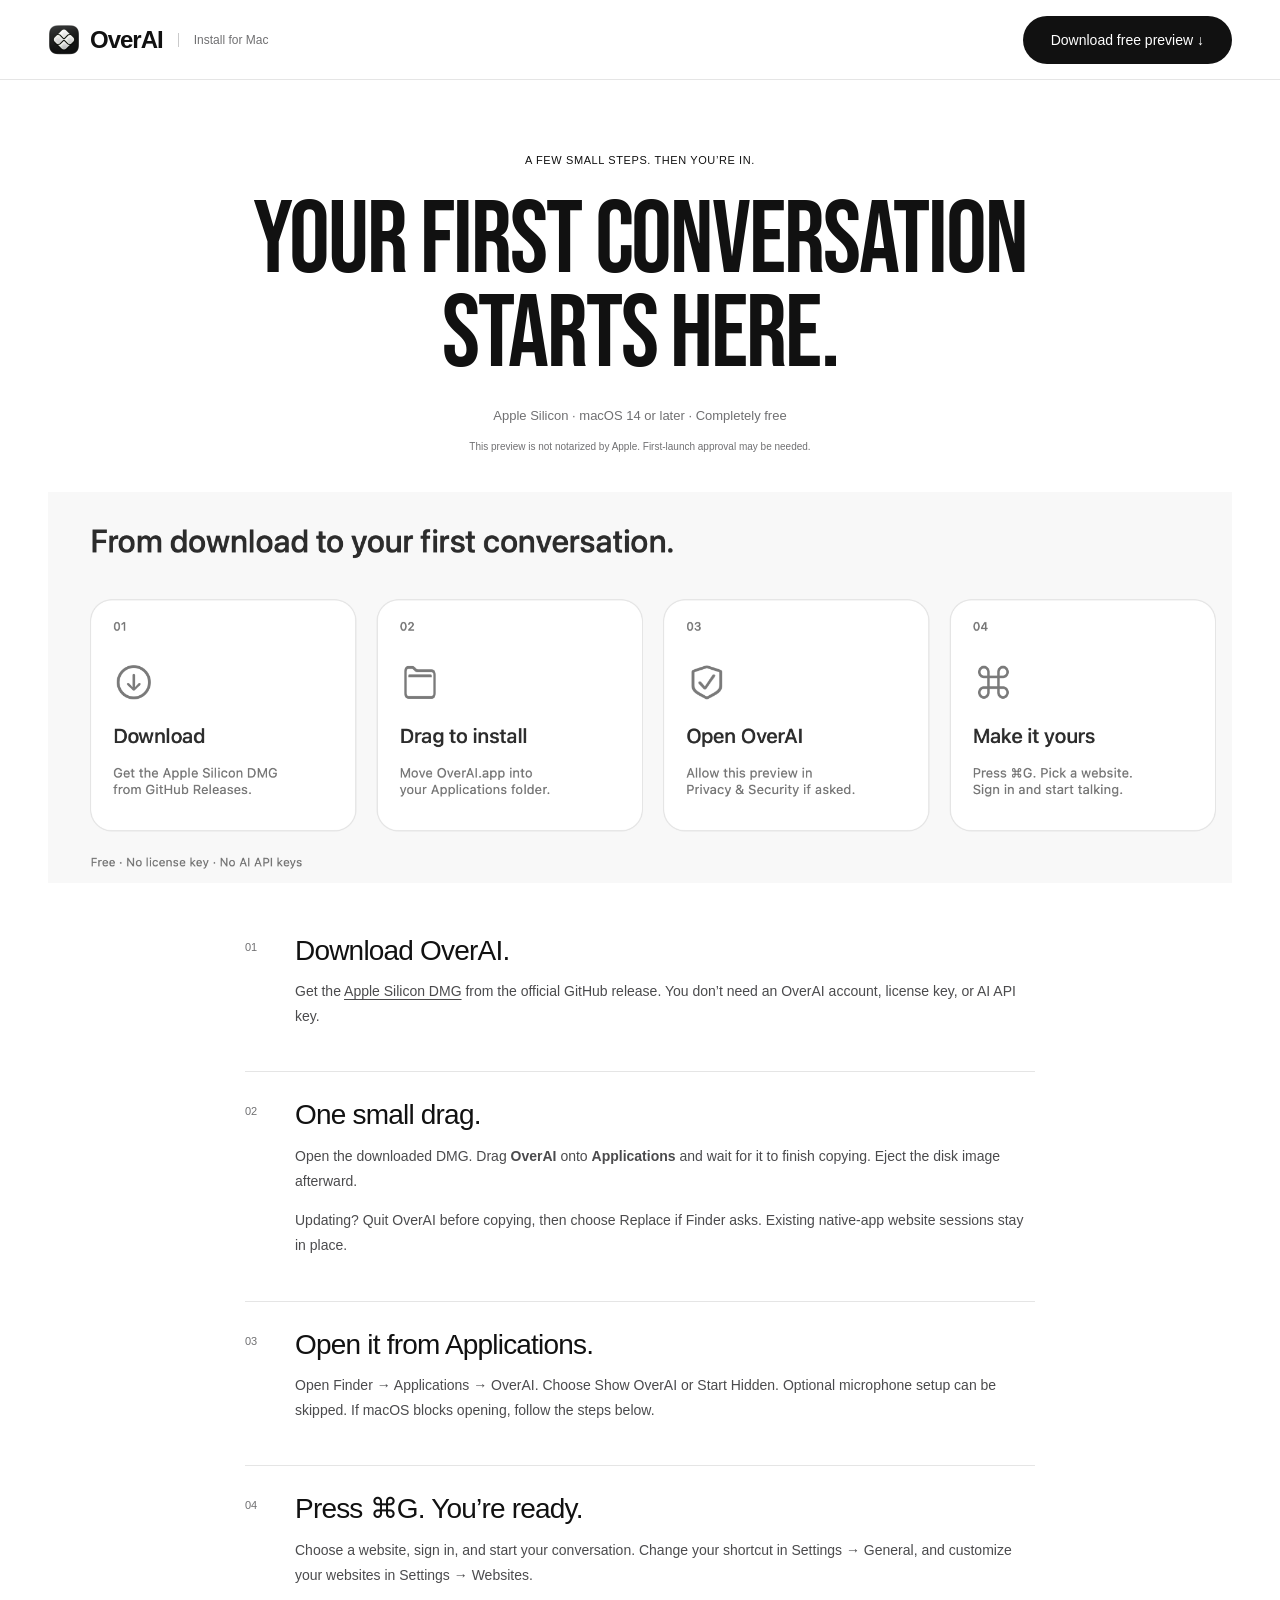
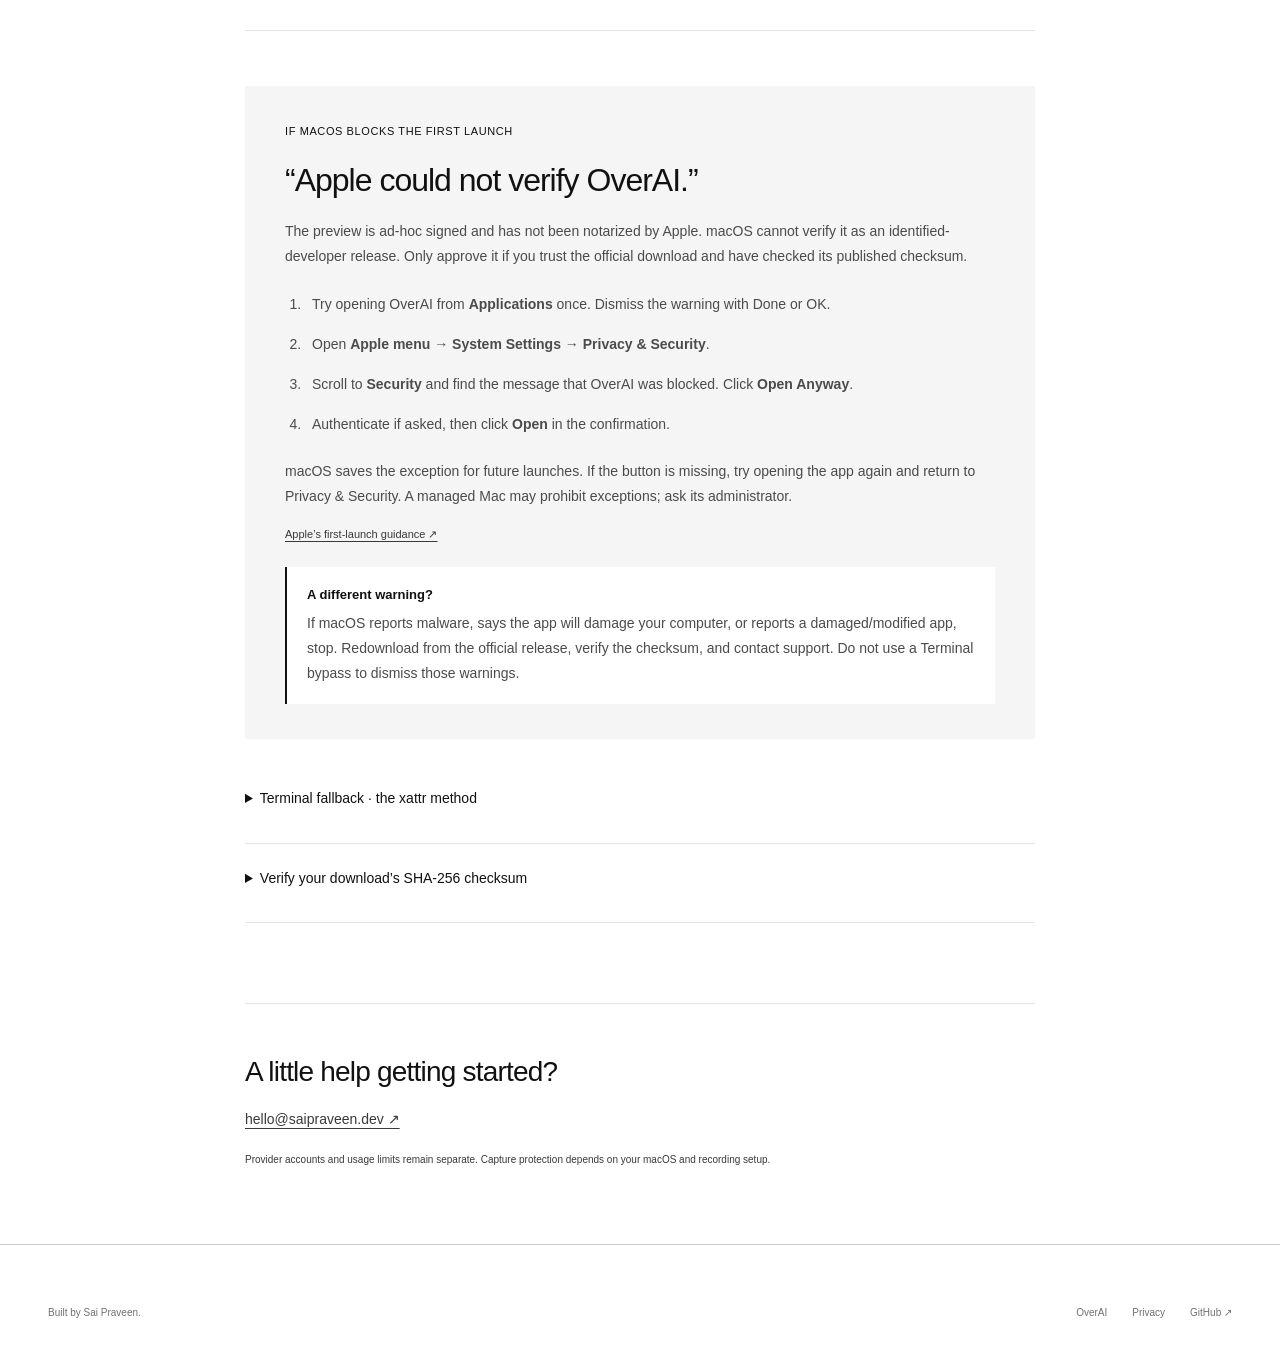
==== commit 675f7a16: "Restyle website using Nike editorial design reference" ====
--- a/website/install.html
+++ b/website/install.html
@@ -3,7 +3,7 @@
   <head>
     <meta charset="utf-8" />
     <meta name="viewport" content="width=device-width,initial-scale=1" />
-    <meta name="theme-color" content="#f7f7f2" />
+    <meta name="theme-color" content="#ffffff" />
     <meta
       name="description"
       content="Install OverAI on your Mac: download, drag to Applications, approve the preview if needed, and press Command-G."
@@ -11,7 +11,7 @@
     <meta name="referrer" content="strict-origin-when-cross-origin" />
     <meta
       http-equiv="Content-Security-Policy"
-      content="default-src 'self'; script-src 'self'; style-src 'self'; img-src 'self'; media-src 'self'; object-src 'none'; base-uri 'none'; form-action 'none'"
+      content="default-src 'self'; script-src 'self'; style-src 'self'; font-src 'self'; img-src 'self'; media-src 'self'; object-src 'none'; base-uri 'none'; form-action 'none'"
     />
     <link
       rel="canonical"
@@ -20,6 +20,7 @@
     <title>Install OverAI — Your first conversation starts here.</title>
     <link rel="icon" href="assets/overai.png?v=3005" />
     <link rel="stylesheet" href="styles.css?v=9905c75e7a" />
+    <link rel="stylesheet" href="campaign.css?v=7c31da47d4" />
     <script defer src="install.js?v=4892a04c07"></script>
   </head>
   <body>
@@ -42,7 +43,8 @@
       <div class="install-heading">
         <span class="eyebrow">A FEW SMALL STEPS. THEN YOU’RE IN.</span>
         <h1>
-          Your first conversation<br />starts <span class="serif">here.</span>
+          Your first conversation<br />
+          starts <span class="serif">here.</span>
         </h1>
         <p>Apple Silicon · macOS 14 or later · Completely free</p>
         <span class="install-preview-label"
--- a/website/campaign.css
+++ b/website/campaign.css
@@ -0,0 +1,1426 @@
+/* OverAI campaign system: DESIGN.md tokens, flat surfaces, editorial scale.
+   Bebas Neue replaces the reference's proprietary display face. */
+@font-face {
+  font-family: "Bebas Neue";
+  src: url("assets/fonts/BebasNeue-Regular.ttf") format("truetype");
+  font-weight: 400;
+  font-style: normal;
+  font-display: swap;
+}
+:root {
+  --paper: #fff;
+  --ink: #111;
+  --muted: #707072;
+  --line: #e5e5e5;
+  --accent: #111;
+  --cloud: #f5f5f5;
+}
+body {
+  font-family: "Helvetica Neue", Helvetica, Arial, sans-serif;
+  background: #fff;
+  color: #111;
+}
+::selection {
+  background: #111;
+  color: #fff;
+}
+a:focus-visible,
+button:focus-visible,
+summary:focus-visible {
+  outline: 2px solid currentColor;
+  outline-offset: 5px;
+}
+.wrap {
+  max-width: 1440px;
+  padding-left: 48px;
+  padding-right: 48px;
+}
+.utility-bar {
+  min-height: 36px;
+  background: var(--cloud);
+  padding: 8px 48px;
+  display: flex;
+  align-items: center;
+  justify-content: space-between;
+  gap: 16px;
+  font-size: 11px;
+  font-weight: 500;
+}
+.utility-bar a {
+  text-decoration: underline;
+  text-underline-offset: 3px;
+}
+.nav {
+  height: 80px;
+  padding: 0 48px;
+  background: #fff;
+  border-color: var(--line);
+}
+.brand {
+  font-size: 24px;
+  font-weight: 700;
+  letter-spacing: -1px;
+}
+.platform {
+  color: #707072;
+  border-color: #cacacb;
+}
+.nav nav {
+  font-size: 14px;
+  gap: 32px;
+}
+.nav nav a:hover {
+  color: #707072;
+}
+.button,
+.button.small {
+  min-height: 48px;
+  padding: 14px 28px;
+  font-size: 14px;
+  font-weight: 500;
+  gap: 12px;
+  border-radius: 999px;
+  transition:
+    transform 0.18s,
+    background 0.18s;
+}
+.button.dark,
+.button.dark:hover {
+  background: #111;
+  color: #fff;
+}
+.button:hover {
+  transform: none;
+  background: #39393b;
+}
+.button:active {
+  transform: scale(0.97);
+}
+.hero {
+  padding-top: 64px;
+}
+.hero > .eyebrow {
+  font-size: 12px;
+  letter-spacing: 0.8px;
+}
+.status-dot,
+.tiny-dot {
+  background: #111;
+}
+.hero h1 {
+  font-family: "Bebas Neue", "Arial Narrow", sans-serif;
+  font-weight: 400;
+  font-size: clamp(88px, 12vw, 174px);
+  line-height: 0.87;
+  letter-spacing: -0.02em;
+  text-transform: uppercase;
+  margin: 24px 0;
+}
+.hero-emphasis {
+  color: #111 !important;
+  font-family: inherit !important;
+  font-style: normal !important;
+}
+.hero-copy {
+  font-size: 17px;
+  line-height: 1.5;
+  color: #39393b;
+}
+.hero-actions {
+  margin-top: 24px;
+  gap: 12px;
+}
+.text-button {
+  background: #f5f5f5;
+  border-radius: 999px;
+  padding: 14px 24px;
+  min-height: 48px;
+  font-size: 14px;
+  font-weight: 500;
+}
+.hero-benefits {
+  margin-top: 24px;
+  color: #39393b;
+  font-size: 12px;
+  gap: 24px;
+}
+.hero-benefits a {
+  color: #111;
+}
+.compatibility {
+  font-size: 11px;
+  color: #707072;
+  margin: 16px 0 40px;
+}
+.ai-hub {
+  max-width: none;
+  height: 464px;
+  margin: 0;
+  background: #111;
+  color: #fff;
+  overflow: visible;
+}
+.hub-wash {
+  display: none;
+}
+.hub-connections {
+  color: #555;
+  inset: 36px 10%;
+  width: 80%;
+  height: 360px;
+}
+.hub-connections path {
+  stroke-dasharray: none;
+  animation: none;
+}
+.orbit-node {
+  border: 1px solid #444;
+  background: #242424;
+  color: #fff;
+  border-radius: 999px;
+  box-shadow: none;
+  min-width: 144px;
+  padding: 15px 20px;
+  animation: none;
+  transition:
+    background 0.2s,
+    border-color 0.2s;
+}
+.orbit-node:hover,
+.orbit-node[aria-pressed="true"] {
+  background: #39393b;
+  border-color: #fff;
+  box-shadow: none;
+}
+.orbit-node img {
+  background: #fff;
+  border-radius: 50%;
+  padding: 3px;
+  width: 30px;
+  height: 30px;
+}
+.hub-center {
+  top: 46%;
+  width: 280px;
+}
+.hub-private {
+  color: #cacacb;
+  font-size: 10px;
+  letter-spacing: 1px;
+  margin-bottom: 20px;
+}
+.hub-button,
+.hub-button:hover {
+  background: #fff;
+  border: 1px solid #fff;
+  border-radius: 999px;
+  padding: 18px 24px;
+  color: #111;
+  box-shadow: none;
+  transform: none;
+}
+.hub-button > img {
+  box-shadow: none;
+}
+.hub-button small,
+.hub-chevron {
+  color: #707072;
+}
+.hub-button > span:nth-child(2) {
+  font-size: 23px;
+}
+.hub-hint {
+  color: #cacacb;
+  font-size: 12px;
+  margin-top: 20px;
+}
+.hub-picker {
+  top: 150px;
+  left: -8px;
+  width: 296px;
+  border: 1px solid #cacacb;
+  border-radius: 0;
+  box-shadow: none;
+  background: #fff;
+  color: #111;
+  padding: 16px;
+}
+.hub-picker-label,
+.hub-picker-footer {
+  color: #707072;
+  font-size: 10px;
+}
+.hub-picker-footer {
+  border-color: #e5e5e5;
+}
+.hub-picker-option {
+  min-height: 44px;
+  border-radius: 999px;
+  font-size: 12px;
+}
+.hub-picker-option:hover,
+.hub-picker-option:focus-visible {
+  background: #f5f5f5;
+}
+.hub-bottom {
+  bottom: 24px;
+  color: #fff;
+  font-size: 11px;
+}
+.hub-bottom-muted {
+  color: #aaa;
+}
+.hub-bottom i {
+  background: #fff;
+}
+.hero-principles {
+  margin-top: 0;
+  border-top: 0;
+  border-bottom: 1px solid #e5e5e5;
+  gap: 0;
+}
+.hero-principles a {
+  padding: 24px 20px;
+  font-size: 13px;
+  color: #111;
+  border-right: 1px solid #e5e5e5;
+}
+.hero-principles a:last-child {
+  border: 0;
+}
+.hero-principles span {
+  color: #707072;
+}
+.hero-principles a:hover {
+  background: #f5f5f5;
+}
+.eyebrow {
+  letter-spacing: 0.6px;
+  font-size: 11px;
+  font-weight: 500;
+}
+.serif {
+  font: inherit;
+  letter-spacing: inherit;
+}
+h2,
+.intro h2,
+.native h2,
+.everyday h2,
+.faq h2 {
+  font-family: "Helvetica Neue", Helvetica, Arial, sans-serif;
+  font-size: clamp(32px, 4vw, 56px);
+  line-height: 1.05;
+  font-weight: 500;
+  letter-spacing: -0.055em;
+}
+.privacy-section {
+  background: #f5f5f5;
+  margin-top: 64px;
+  padding: 64px 0;
+}
+.privacy-top {
+  max-width: 900px;
+  margin: auto;
+  text-align: center;
+}
+.privacy-top h2 {
+  font-size: clamp(36px, 4.8vw, 64px);
+  color: #111;
+}
+.privacy-top h2 > span {
+  color: #707072;
+}
+.privacy-top > p {
+  font-size: 16px;
+  color: #39393b;
+  line-height: 1.6;
+}
+.capture-story {
+  margin-top: 48px;
+  background: #fff;
+  border: 0;
+  border-radius: 0;
+  box-shadow: none;
+  gap: 48px;
+  padding: 40px;
+}
+.capture-copy h3 {
+  font-size: 36px;
+  line-height: 1.1;
+  letter-spacing: -1.5px;
+  font-weight: 500;
+  color: #111;
+}
+.capture-copy > p {
+  font-size: 15px;
+  color: #39393b;
+}
+.capture-copy > button {
+  border-radius: 999px;
+  background: #111;
+  color: #fff;
+  padding: 14px 24px;
+  font-size: 13px;
+  min-height: 48px;
+}
+.capture-copy small {
+  color: #707072;
+  font-size: 11px;
+}
+.capture-copy > .eyebrow {
+  color: #707072;
+}
+.capture-monitor {
+  background: #e5e5e5;
+  border-radius: 0;
+  border: 0;
+  box-shadow: none;
+}
+.capture-bar {
+  background: #111;
+  color: #fff;
+  border: 0;
+}
+.record-dot {
+  background: #fff;
+}
+.capture-editor {
+  background: #ddd;
+  color: #111;
+}
+.capture-editor > span {
+  color: #4b4b4d;
+}
+.capture-editor i {
+  background: #c2c2c2;
+}
+.capture-overlay {
+  background: #fff;
+  border: 1px solid #111;
+  border-radius: 12px;
+  box-shadow: none;
+}
+.capture-overlay p {
+  color: #707072;
+}
+.capture-overlay i {
+  background: #eee;
+}
+.capture-mini-input {
+  background: #f5f5f5;
+  color: #707072;
+}
+.capture-mini-input b {
+  background: #111;
+}
+.capture-result {
+  background: #111;
+  color: #fff;
+  border-radius: 999px;
+  font-size: 10px;
+}
+.privacy-flow {
+  border: 0;
+  border-radius: 0;
+  background: transparent;
+  padding: 40px;
+}
+.flow-line span,
+.flow-line small,
+.flow-end > span {
+  color: #707072;
+}
+.flow-line i {
+  background: #cacacb;
+}
+.web-symbol {
+  background: #fff;
+  color: #111;
+  border-color: #cacacb;
+}
+.privacy-columns {
+  gap: 32px;
+}
+.privacy-number {
+  color: #707072;
+  border-color: #cacacb;
+}
+.privacy-columns h3 {
+  font-size: 20px;
+  letter-spacing: -0.5px;
+  font-weight: 500;
+}
+.privacy-columns p {
+  font-size: 14px;
+  color: #4b4b4d;
+}
+.privacy-footnote {
+  font-size: 11px;
+  color: #707072;
+}
+.intro {
+  padding-top: 64px;
+}
+.intro > p,
+.native > div > p {
+  font-size: 16px;
+  color: #4b4b4d;
+}
+.muted {
+  color: #707072;
+}
+.desktop {
+  border: 0;
+  border-radius: 0;
+  box-shadow: none;
+  margin-top: 40px;
+  background: #f5f5f5;
+}
+.desktop-menubar {
+  background: #111;
+  color: #fff;
+  height: 32px;
+}
+.wallpaper {
+  background: #e5e5e5;
+}
+.landscape {
+  display: none;
+}
+.desktop-note {
+  color: #111;
+}
+.desktop-note h2 {
+  font-size: 40px;
+}
+.desktop-note p,
+.note-tag {
+  color: #4b4b4d;
+}
+.work-document {
+  box-shadow: none;
+  border: 1px solid #cacacb;
+  border-radius: 0;
+  background: #f5f5f5;
+}
+.doc-breadcrumb {
+  color: #707072;
+}
+.doc-highlight {
+  background: #e5e5e5;
+  color: #111;
+  border-color: #111;
+}
+.fake-line {
+  background: #ddd;
+}
+.ai-window {
+  border: 1px solid #111;
+  border-radius: 12px;
+  box-shadow: none;
+  background: #fff;
+}
+.window-toolbar {
+  background: #fff;
+  border-color: #e5e5e5;
+}
+.provider-toggle {
+  background: #f5f5f5;
+  color: #111;
+  border-color: #e5e5e5;
+}
+.provider-menu {
+  background: #fff;
+  border-color: #cacacb;
+  box-shadow: none;
+}
+.provider-menu button:hover {
+  background: #f5f5f5;
+}
+.window-actions button:hover {
+  background: #e5e5e5;
+}
+.demo-label,
+.chat-content > p {
+  color: #707072;
+}
+.example-question {
+  background: #f5f5f5;
+  color: #111;
+}
+.answer-spark {
+  color: #111;
+}
+.example-answer p {
+  color: #707072;
+}
+.chat-input {
+  background: #f5f5f5;
+  color: #707072;
+  border-color: #e5e5e5;
+}
+.send-arrow {
+  background: #111;
+}
+.preview-disclaimer {
+  color: #707072;
+}
+.shortcut-pill {
+  background: #111;
+  color: #fff;
+  border-radius: 999px;
+  box-shadow: none;
+}
+.shortcut-pill kbd {
+  background: #39393b;
+  border-color: #555;
+  color: #fff;
+}
+.demo-controls {
+  background: #f5f5f5;
+  border-color: #e5e5e5;
+  color: #39393b;
+}
+.demo-controls button {
+  min-height: 44px;
+}
+.provider-strip {
+  padding: 32px 0;
+  border-bottom: 1px solid #e5e5e5;
+}
+.provider-strip > span {
+  color: #111;
+}
+.provider-strip p {
+  color: #707072;
+}
+#provider-strip-icons button {
+  background: #f5f5f5;
+  border: 0;
+  border-radius: 999px;
+  min-height: 44px;
+}
+#provider-strip-icons button:hover {
+  background: #e5e5e5;
+}
+.feature-grid {
+  gap: 8px;
+  padding-top: 48px;
+}
+.feature {
+  border-radius: 0;
+  background: #f5f5f5;
+  border: 0;
+  box-shadow: none;
+}
+.feature-provider {
+  background: #e5e5e5;
+}
+.feature h3 {
+  font-size: 32px;
+  font-weight: 500;
+  letter-spacing: -1.3px;
+}
+.feature p {
+  color: #4b4b4d;
+  font-size: 15px;
+}
+.feature-copy {
+  padding: 40px 40px 0;
+}
+.key-scene {
+  background: transparent;
+}
+.key-cap {
+  background: #fff;
+  border-color: #cacacb;
+  box-shadow: 0 4px 0 #cacacb;
+  color: #111;
+}
+.key-cap span,
+.key-caption {
+  color: #707072;
+}
+.lineup > div {
+  background: #fff;
+  border-color: #cacacb;
+  box-shadow: none;
+  border-radius: 0;
+}
+.lineup-tag,
+.drag-grip {
+  color: #707072;
+}
+.custom-site {
+  background: #111;
+  color: #fff;
+}
+.lineup button {
+  background: #111;
+  color: #fff;
+  border-radius: 999px;
+  min-height: 44px;
+  padding: 10px 20px;
+}
+.native {
+  padding-top: 80px;
+  padding-bottom: 64px;
+}
+.native-details article {
+  border-color: #e5e5e5;
+}
+.native-details h3 {
+  font-size: 20px;
+  letter-spacing: -0.5px;
+}
+.native-details p {
+  color: #707072;
+  font-size: 14px;
+}
+.detail-icon {
+  background: #f5f5f5;
+  color: #111;
+  border-radius: 50%;
+}
+.everyday {
+  padding-top: 48px;
+  padding-bottom: 64px;
+}
+.use-tabs button {
+  background: #f5f5f5;
+  color: #111;
+  border: 0;
+  border-radius: 999px;
+  min-height: 48px;
+  padding: 14px 24px;
+}
+.use-tabs button[aria-selected="true"] {
+  background: #111;
+  color: #fff;
+}
+.use-panel {
+  background: #f5f5f5;
+  border: 0;
+  border-radius: 0;
+  padding: 48px;
+  gap: 48px;
+}
+.use-index {
+  background: #fff;
+  color: #111;
+  border-radius: 0;
+  box-shadow: none;
+}
+.use-panel h3 {
+  font-size: 32px;
+  font-weight: 500;
+  letter-spacing: -1px;
+}
+.use-panel p {
+  color: #707072;
+  font-size: 15px;
+}
+.prompt-example {
+  color: #39393b;
+  border-color: #cacacb;
+}
+.get-section {
+  background: #111;
+  color: #fff;
+  border-radius: 0;
+  max-width: 1344px;
+  padding: 64px;
+  margin: 0 auto 64px;
+  gap: 64px;
+}
+.get-copy h2 {
+  color: #fff;
+  font-family: "Bebas Neue", sans-serif;
+  font-size: clamp(64px, 7vw, 108px);
+  line-height: 0.92;
+  font-weight: 400;
+  letter-spacing: -0.02em;
+  text-transform: uppercase;
+}
+.get-copy > p {
+  color: #cacacb;
+  font-size: 15px;
+}
+.get-copy img {
+  border-radius: 16px;
+}
+.price-card {
+  background: #fff;
+  color: #111;
+  border: 0;
+  border-radius: 0;
+  box-shadow: none;
+  padding: 40px;
+}
+.price {
+  font-family: "Bebas Neue", sans-serif;
+  font-size: 80px;
+  font-weight: 400;
+  line-height: 1;
+}
+.price span {
+  font-family: "Helvetica Neue", Helvetica, sans-serif;
+  color: #707072;
+  font-size: 12px;
+}
+.price-card > p,
+.price-card ul {
+  color: #39393b;
+  font-size: 14px;
+}
+.price-rule {
+  background: #e5e5e5;
+}
+.price-card li:before {
+  color: #111;
+}
+.purchase-note {
+  color: #707072;
+  font-size: 11px;
+}
+.purchase-note a {
+  color: #111;
+  text-decoration: underline;
+  text-underline-offset: 3px;
+}
+.faq {
+  gap: 64px;
+  padding-top: 0;
+  padding-bottom: 64px;
+}
+.faq h2 {
+  font-size: 40px;
+}
+.faq details {
+  border-color: #cacacb;
+}
+.faq summary {
+  font-size: 15px;
+  font-weight: 500;
+  padding: 24px 28px 24px 0;
+}
+.faq details p {
+  color: #707072;
+  font-size: 14px;
+  line-height: 1.7;
+}
+footer.wrap {
+  border-color: #cacacb;
+  padding-top: 32px;
+  padding-bottom: 32px;
+}
+.footer-top p,
+.footer-bottom,
+.trademark {
+  color: #707072;
+}
+.footer-bottom {
+  border-color: #e5e5e5;
+}
+.footer-bottom button {
+  color: #39393b;
+  min-height: 44px;
+}
+.trademark {
+  font-size: 10px;
+}
+.install-heading h1,
+.legal h1 {
+  font-family: "Bebas Neue", sans-serif;
+  font-size: clamp(64px, 8vw, 112px);
+  line-height: 0.92;
+  letter-spacing: -0.02em;
+  text-transform: uppercase;
+  font-weight: 400;
+}
+.install-heading > p,
+.install-preview-label,
+.install-step-number {
+  color: #707072;
+}
+.install-overview {
+  border-radius: 0;
+  filter: grayscale(1);
+  border: 0;
+}
+.install-steps h2 {
+  font-size: 28px;
+}
+.install-steps p,
+.install-help p,
+.install-advanced p,
+.install-help li {
+  color: #4b4b4d;
+  font-size: 14px;
+  line-height: 1.8;
+}
+.install-help {
+  background: #f5f5f5;
+  border: 0;
+  border-radius: 0;
+}
+.install-caution {
+  border-radius: 0;
+  background: #fff;
+  border-left: 2px solid #111;
+}
+.install-help h2 {
+  font-size: 32px;
+}
+.install-source,
+.install-contact > a,
+.install-contact > p,
+.install-copy-status {
+  color: #39393b;
+}
+.install-command {
+  background: #111;
+  color: #fff;
+  border-radius: 0;
+}
+.install-command button {
+  border: 1px solid #707072;
+  color: #fff;
+  border-radius: 999px;
+  min-height: 44px;
+  min-width: 48px;
+  top: 8px;
+}
+.install-advanced code {
+  font-size: 12px;
+}
+.install-contact h2 {
+  font-size: 28px;
+}
+.legal p {
+  color: #4b4b4d;
+}
+.legal h2 {
+  font-size: 28px;
+}
+.legal a {
+  color: #111;
+}
+/* Movement accompanies interaction; no continuous decorative rendering. */
+.orbit-node,
+.hub-connections path {
+  animation: none !important;
+}
+.reveal {
+  transition-duration: 0.55s;
+}
+.motion-paused .reveal {
+  transition: none;
+}
+@media (min-width: 1500px) {
+  .utility-bar,
+  .nav {
+    padding-left: max(48px, calc((100vw - 1344px) / 2));
+    padding-right: max(48px, calc((100vw - 1344px) / 2));
+  }
+}
+@media (max-width: 1000px) {
+  .wrap {
+    padding-left: 32px;
+    padding-right: 32px;
+  }
+  .utility-bar,
+  .nav {
+    padding-left: 32px;
+    padding-right: 32px;
+  }
+  .get-section {
+    margin-left: 32px;
+    margin-right: 32px;
+    padding: 40px;
+  }
+  .hero h1 {
+    font-size: clamp(88px, 13vw, 140px);
+  }
+  .ai-hub {
+    height: 440px;
+  }
+  .orbit-node {
+    min-width: 120px;
+    padding: 12px 16px;
+  }
+  .capture-story {
+    padding: 32px;
+    gap: 32px;
+  }
+  .capture-copy h3 {
+    font-size: 30px;
+  }
+  .privacy-columns {
+    gap: 24px;
+  }
+  .feature-copy {
+    padding: 28px 28px 0;
+  }
+  .get-section {
+    gap: 32px;
+  }
+  .price-card {
+    padding: 28px;
+  }
+  .faq {
+    gap: 32px;
+  }
+}
+@media (max-width: 700px) {
+  .wrap {
+    padding-left: 20px;
+    padding-right: 20px;
+  }
+  .utility-bar {
+    padding: 8px 20px;
+    font-size: 10px;
+  }
+  .utility-bar > span {
+    max-width: 180px;
+  }
+  .nav {
+    height: 72px;
+    padding: 0 20px;
+  }
+  .nav nav {
+    display: none;
+  }
+  .brand {
+    font-size: 22px;
+  }
+  .brand img {
+    width: 28px;
+    height: 28px;
+  }
+  .platform {
+    display: none;
+  }
+  .button.small {
+    padding: 12px 18px;
+    font-size: 12px;
+    min-height: 44px;
+  }
+  .hero {
+    padding-top: 40px;
+  }
+  .hero > .eyebrow {
+    font-size: 10px;
+  }
+  .hero h1 {
+    font-size: clamp(76px, 20vw, 128px);
+    margin: 24px 0;
+  }
+  .hero-copy {
+    font-size: 15px;
+    line-height: 1.6;
+  }
+  .hero-copy br {
+    display: none;
+  }
+  .hero-actions {
+    gap: 8px;
+  }
+  .hero-actions .button,
+  .hero-actions .text-button {
+    font-size: 12px;
+    padding: 14px 18px;
+    min-height: 48px;
+  }
+  .hero-benefits {
+    gap: 8px 16px;
+    font-size: 10px;
+    flex-wrap: wrap;
+  }
+  .compatibility {
+    font-size: 10px;
+    margin-bottom: 32px;
+  }
+  .ai-hub {
+    height: 460px;
+    margin: 0 -20px;
+  }
+  .hub-center {
+    top: 48%;
+    width: 240px;
+  }
+  .hub-private {
+    font-size: 9px;
+  }
+  .hub-button,
+  .hub-button:hover {
+    padding: 14px 20px;
+  }
+  .hub-button > img {
+    width: 40px;
+    height: 40px;
+  }
+  .hub-button > span:nth-child(2) {
+    font-size: 21px;
+  }
+  .hub-hint {
+    font-size: 11px;
+  }
+  .hub-connections {
+    display: none;
+  }
+  .orbit-node {
+    left: var(--mx);
+    top: var(--my);
+    min-width: 0;
+    padding: 10px 12px;
+    gap: 6px;
+    font-size: 10px;
+  }
+  .orbit-node img {
+    width: 24px;
+    height: 24px;
+  }
+  .hub-picker {
+    left: -16px;
+    width: 272px;
+    top: 130px;
+  }
+  .hub-picker-label {
+    font-size: 9px;
+  }
+  .hub-picker-footer {
+    font-size: 9px;
+  }
+  .hub-bottom {
+    bottom: 20px;
+    gap: 16px;
+    font-size: 10px;
+  }
+  .hub-bottom-muted {
+    display: none;
+  }
+  .hero-principles {
+    grid-template-columns: 1fr;
+    margin: 0;
+  }
+  .hero-principles a {
+    padding: 20px 0;
+    border-right: 0;
+    border-bottom: 1px solid #e5e5e5;
+    font-size: 13px;
+  }
+  .privacy-section {
+    margin-top: 40px;
+    padding: 40px 0;
+  }
+  .privacy-top h2 {
+    font-size: 36px;
+  }
+  .privacy-top > p {
+    font-size: 14px;
+  }
+  .capture-story {
+    padding: 24px;
+    gap: 24px;
+    margin-top: 32px;
+  }
+  .capture-copy h3 {
+    font-size: 32px;
+  }
+  .capture-copy > p {
+    font-size: 14px;
+  }
+  .capture-monitor {
+    min-height: 300px;
+  }
+  .privacy-flow {
+    padding: 32px 0;
+  }
+  .privacy-columns {
+    gap: 24px;
+  }
+  .privacy-columns article {
+    border-top: 1px solid #cacacb;
+    padding-top: 24px;
+  }
+  .privacy-columns p {
+    font-size: 14px;
+  }
+  .privacy-footnote {
+    font-size: 11px;
+  }
+  .intro {
+    padding-top: 40px;
+  }
+  .intro > p {
+    font-size: 14px;
+    line-height: 1.7;
+  }
+  .desktop {
+    margin-top: 32px;
+  }
+  .desktop-note h2 {
+    font-size: 28px;
+  }
+  .desktop-note {
+    left: 24px;
+    top: 24px;
+  }
+  .desktop-note p {
+    font-size: 12px;
+  }
+  .wallpaper {
+    height: 570px;
+  }
+  .work-document {
+    display: none;
+  }
+  .ai-window {
+    top: 170px;
+    left: 5%;
+    right: auto;
+    width: 90%;
+    max-width: none;
+    transform: none;
+  }
+  .shortcut-pill {
+    left: 50%;
+    bottom: 24px;
+    transform: translateX(-50%);
+    white-space: nowrap;
+    padding: 10px 16px;
+  }
+  .shortcut-pill:hover {
+    transform: translateX(-50%);
+  }
+  .demo-controls {
+    padding: 8px 16px;
+    flex-wrap: wrap;
+    gap: 4px;
+    font-size: 10px;
+  }
+  .demo-controls > span:first-child {
+    display: none;
+  }
+  .demo-controls button {
+    font-size: 11px;
+  }
+  .provider-strip {
+    gap: 20px;
+  }
+  .provider-strip > span,
+  .provider-strip > p {
+    display: none;
+  }
+  #provider-strip-icons {
+    justify-content: center;
+    gap: 8px;
+  }
+  #provider-strip-icons button {
+    font-size: 11px;
+    padding: 10px 14px;
+  }
+  .feature-grid {
+    padding-top: 32px;
+    gap: 8px;
+  }
+  .feature-copy {
+    padding: 28px 24px 0;
+  }
+  .feature h3 {
+    font-size: 30px;
+  }
+  .feature p {
+    font-size: 14px;
+  }
+  .native {
+    padding-top: 48px;
+    padding-bottom: 40px;
+    gap: 32px;
+  }
+  .native > div > p {
+    font-size: 14px;
+  }
+  .native-details p {
+    font-size: 14px;
+  }
+  .everyday {
+    padding-top: 32px;
+    padding-bottom: 40px;
+  }
+  .use-tabs {
+    flex-wrap: wrap;
+    gap: 8px;
+  }
+  .use-tabs button {
+    font-size: 12px;
+    padding: 12px 16px;
+  }
+  .use-panel {
+    padding: 28px 24px;
+    gap: 24px;
+  }
+  .use-index {
+    width: 64px;
+    height: 64px;
+    font-size: 32px;
+  }
+  .use-panel h3 {
+    font-size: 28px;
+  }
+  .use-panel p {
+    font-size: 14px;
+  }
+  .get-section {
+    margin: 0 20px 40px;
+    padding: 32px 24px;
+    gap: 32px;
+  }
+  .get-copy h2 {
+    font-size: 64px;
+  }
+  .get-copy > p {
+    font-size: 14px;
+  }
+  .price-card {
+    padding: 28px 24px;
+  }
+  .price {
+    font-size: 72px;
+  }
+  .faq {
+    padding-top: 0;
+    padding-bottom: 40px;
+    gap: 24px;
+  }
+  .faq h2 {
+    font-size: 36px;
+  }
+  .faq summary {
+    font-size: 14px;
+  }
+  .faq details p {
+    font-size: 14px;
+  }
+  .footer-bottom {
+    gap: 20px;
+    line-height: 1.7;
+  }
+  .footer-bottom > div {
+    flex-wrap: wrap;
+    gap: 16px;
+  }
+  .install-page {
+    padding-top: 40px;
+  }
+  .install-heading h1 {
+    font-size: 64px;
+  }
+  .install-heading > p {
+    font-size: 12px;
+  }
+  .install-preview-label {
+    font-size: 11px;
+    max-width: 330px;
+    line-height: 1.7;
+  }
+  .install-steps h2 {
+    font-size: 24px;
+    line-height: 1.15;
+  }
+  .install-steps p,
+  .install-help p,
+  .install-help li,
+  .install-advanced p {
+    font-size: 14px;
+  }
+  .install-help {
+    padding: 24px;
+  }
+  .install-help h2 {
+    font-size: 28px;
+  }
+  .install-command {
+    padding: 18px 70px 18px 16px;
+  }
+  .install-command pre {
+    font-size: 11px;
+  }
+  .legal h1 {
+    font-size: 64px;
+  }
+  .legal h2 {
+    font-size: 25px;
+  }
+  .legal p {
+    font-size: 15px;
+  }
+}
+@media (prefers-reduced-motion: reduce) {
+  html {
+    scroll-behavior: auto;
+  }
+  *,
+  *::before,
+  *::after {
+    animation: none !important;
+    transition: none !important;
+  }
+}
+.privacy-top > .eyebrow,
+.hero-principles b {
+  color: #707072;
+}
+.send-arrow,
+.capture-mini-input b {
+  color: #fff;
+}
+.flow-end img {
+  box-shadow: none;
+}
+.hero-principles {
+  margin-bottom: 0;
+}
+@media (max-width: 700px) {
+  .hero-principles a,
+  .hero-principles a:nth-child(2),
+  .hero-principles a:last-child {
+    display: flex;
+    justify-content: flex-start;
+    text-align: left;
+    gap: 16px;
+  }
+  .hero-principles span {
+    display: inline;
+    font-size: 10px;
+  }
+  .hero-principles b {
+    display: block;
+    margin-left: auto;
+  }
+  .hero-principles a:last-child {
+    border-bottom: 0;
+  }
+  .hero-principles a:nth-child(2) {
+    border-bottom: 1px solid #e5e5e5;
+  }
+}
+.legal h2 {
+  margin-top: 48px;
+  margin-bottom: 16px;
+}
+.utility-bar > a {
+  white-space: nowrap;
+}
+@media (max-width: 700px) {
+  .hero h1 {
+    font-size: clamp(64px, 19vw, 128px);
+  }
+  #provider-strip-icons {
+    flex-wrap: wrap;
+    width: 100%;
+    min-width: 0;
+  }
+}
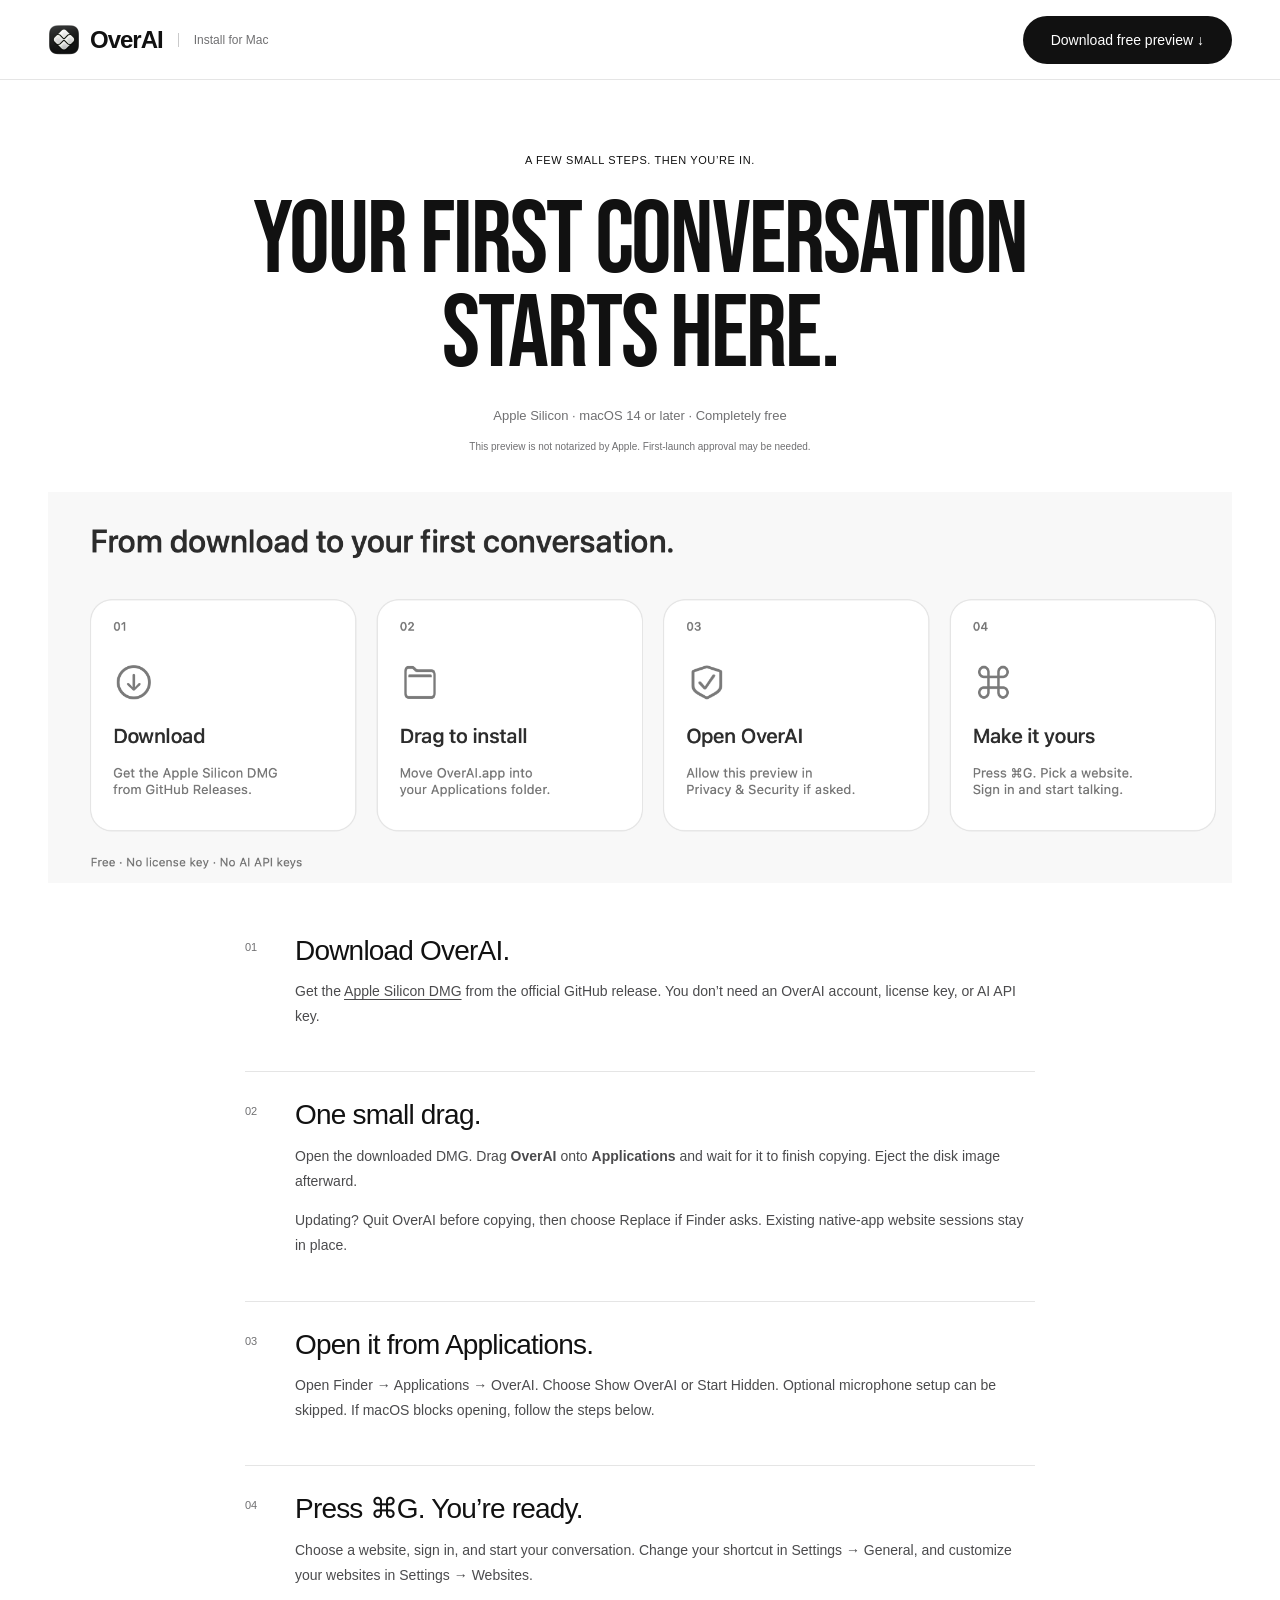
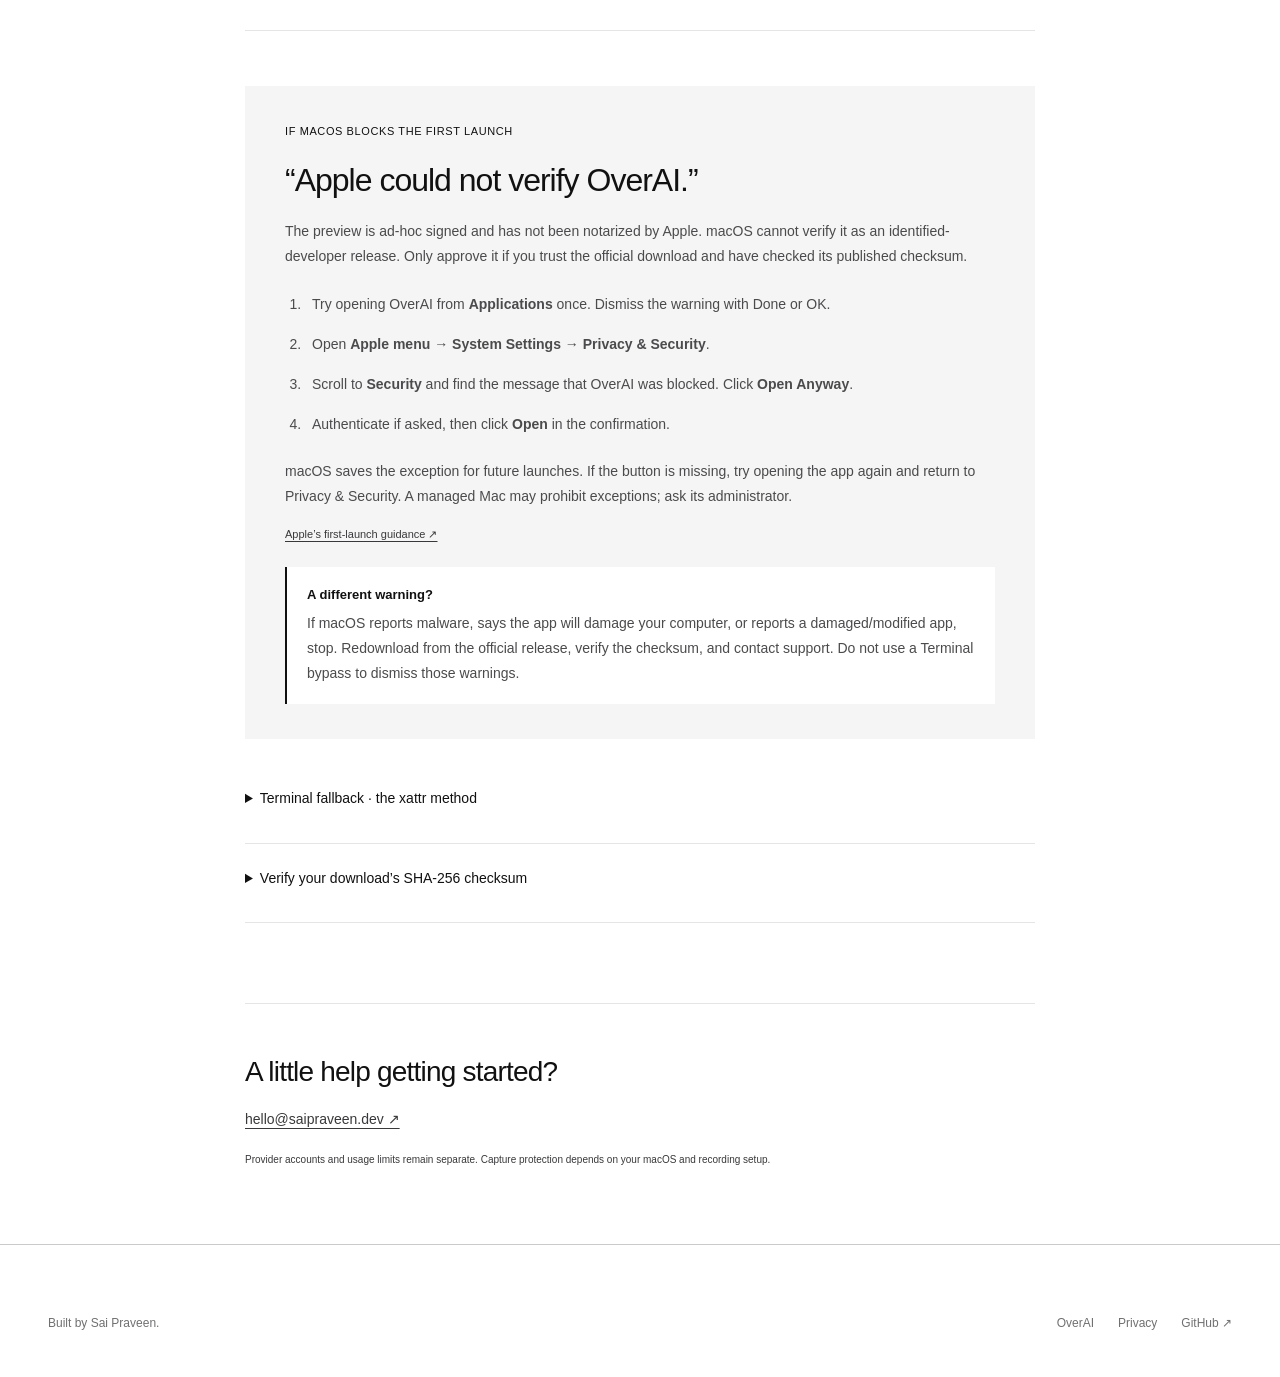
==== commit 496804b1: "Fix responsive clipping, icon sizing, and footer alignment" ====
--- a/website/install.html
+++ b/website/install.html
@@ -19,8 +19,8 @@
     />
     <title>Install OverAI — Your first conversation starts here.</title>
     <link rel="icon" href="assets/overai.png?v=3005" />
-    <link rel="stylesheet" href="styles.css?v=9905c75e7a" />
-    <link rel="stylesheet" href="campaign.css?v=7c31da47d4" />
+    <link rel="stylesheet" href="styles.css?v=84f533fd80" />
+    <link rel="stylesheet" href="campaign.css?v=cff55b7562" />
     <script defer src="install.js?v=4892a04c07"></script>
   </head>
   <body>
--- a/website/styles.css
+++ b/website/styles.css
@@ -222,18 +222,6 @@
 }
 .desktop-menubar b {
   font-weight: 400;
-}
-.wallpaper {
-  height: 510px;
-  position: relative;
-  overflow: hidden;
-  background: linear-gradient(
-    165deg,
-    #d7deca 2%,
-    #e7d7b9 45%,
-    #e2a081 80%,
-    #9a5b45
-  );
 }
 .landscape {
   position: absolute;
@@ -256,13 +244,6 @@
   background: linear-gradient(130deg, #2e4e3c, #698067 80%);
   clip-path: polygon(0 100%, 0 95%, 27% 68%, 44% 83%, 59% 66%, 100% 99%);
 }
-.desktop-note {
-  position: absolute;
-  left: 5.2%;
-  top: 58px;
-  max-width: 370px;
-  color: #2c4031;
-}
 .note-tag {
   font-size: 8px;
   letter-spacing: 1.7px;
@@ -277,18 +258,6 @@
 .desktop-note p {
   font-size: 11px;
   opacity: 0.7;
-}
-.work-document {
-  position: absolute;
-  width: 430px;
-  height: 290px;
-  left: 5%;
-  top: 200px;
-  background: #fbfaf2e8;
-  border: 1px solid #fff8;
-  border-radius: 10px;
-  box-shadow: 0 15px 35px #2d432a20;
-  padding: 27px;
 }
 .doc-breadcrumb {
   font-size: 9px;
@@ -323,23 +292,6 @@
   border-left: 2px solid #9aa880;
   padding: 14px 9px;
   margin: 15px 0;
-}
-.ai-window {
-  position: absolute;
-  width: 408px;
-  top: 40px;
-  right: 7%;
-  height: 410px;
-  background: #fffefaf5;
-  border: 1px solid #fff;
-  border-radius: 13px;
-  box-shadow:
-    0 28px 65px #20342644,
-    0 2px 8px #20342614;
-  transition:
-    opacity 0.3s,
-    transform 0.55s var(--ease);
-  z-index: 4;
 }
 .ai-window.dismissed {
   opacity: 0 !important;
@@ -516,23 +468,6 @@
   font-size: 6px;
   margin-top: 9px;
 }
-.shortcut-pill {
-  position: absolute;
-  z-index: 6;
-  bottom: 18px;
-  left: 50%;
-  transform: translateX(-50%);
-  background: #fbfaf2e8;
-  backdrop-filter: blur(12px);
-  border: 1px solid #fff9;
-  box-shadow: 0 8px 20px #253d2920;
-  border-radius: 9px;
-  display: flex;
-  align-items: center;
-  padding: 8px;
-  gap: 5px;
-  white-space: nowrap;
-}
 .shortcut-pill kbd {
   border: 1px solid #d1d7c6;
   box-shadow: 0 2px 0 #cdd3c0;
@@ -571,41 +506,7 @@
   width: 5px;
   height: 5px;
 }
-.provider-strip {
-  display: flex;
-  align-items: center;
-  justify-content: space-between;
-  gap: 24px;
-  padding: 40px 25px;
-  border-bottom: 1px solid var(--line);
-}
-.provider-strip > span {
-  font-size: 12px;
-  line-height: 1.6;
-  font-weight: 550;
-}
-.provider-strip > p {
-  font-size: 10px;
-  color: var(--muted);
-  line-height: 1.6;
-}
-.provider-strip > div {
-  display: flex;
-  align-items: center;
-  gap: 35px;
-}
-.provider-strip button {
-  display: flex;
-  align-items: center;
-  gap: 9px;
-  font-size: 11px;
-  padding: 8px 0;
-}
-.provider-strip img {
-  width: 23px;
-  height: 23px;
-  object-fit: contain;
-}
+
 .intro {
   padding-top: 110px;
   padding-bottom: 48px;
@@ -769,12 +670,7 @@
   padding: 22px 0;
   border-bottom: 1px solid var(--line);
 }
-.detail-icon {
-  font-size: 26px;
-  font-weight: 300;
-  width: 30px;
-  color: #6b795a;
-}
+
 .native-details h3 {
   font-size: 17px;
   font-weight: 500;
@@ -1117,21 +1013,7 @@
   margin-left: auto;
   font-size: 11px;
 }
-.footer-bottom {
-  display: flex;
-  justify-content: space-between;
-  margin-top: 30px;
-  font-size: 10px;
-  color: #838c77;
-}
-.footer-bottom > div {
-  display: flex;
-  gap: 25px;
-}
-.footer-bottom button {
-  font-size: 10px;
-  padding: 0;
-}
+
 .trademark {
   font-size: 8px;
   color: #969c8b;
@@ -1219,21 +1101,8 @@
   }
 }
 @media (max-width: 1000px) {
-  .provider-strip > div {
-    gap: 18px;
-  }
-  .provider-strip button span {
-    display: none;
-  }
-  .ai-window {
-    right: 4%;
-    width: 370px;
-  }
   .desktop-note h2 {
     font-size: 31px;
-  }
-  .work-document {
-    width: 350px;
   }
   .feature-copy {
     padding: 27px;
@@ -1320,13 +1189,6 @@
   .desktop-menubar b {
     display: none;
   }
-  .wallpaper {
-    height: 470px;
-  }
-  .desktop-note {
-    top: 20px;
-    left: 20px;
-  }
   .desktop-note h2 {
     font-size: 25px;
     margin: 8px 0;
@@ -1340,21 +1202,8 @@
   .desktop-note p {
     display: none;
   }
-  .work-document {
-    left: 20px;
-    top: 115px;
-    width: 240px;
-    height: 290px;
-    padding: 20px;
-  }
   .work-document h3 {
     font-size: 16px;
-  }
-  .ai-window {
-    width: 290px;
-    height: 351px;
-    top: 85px;
-    right: 16px;
   }
   .window-toolbar {
     height: 39px;
@@ -1395,9 +1244,6 @@
     left: 72px;
     top: 37px;
   }
-  .shortcut-pill {
-    bottom: 12px;
-  }
   .demo-controls {
     font-size: 7px;
     padding: 0 9px;
@@ -1409,24 +1255,7 @@
   .demo-counter {
     display: none;
   }
-  .provider-strip {
-    padding: 28px 0;
-    gap: 14px;
-    flex-wrap: wrap;
-  }
-  .provider-strip > span {
-    font-size: 10px;
-  }
-  .provider-strip > p {
-    display: none;
-  }
-  .provider-strip > div {
-    gap: 18px;
-  }
-  .provider-strip img {
-    width: 22px;
-    height: 22px;
-  }
+
   .intro {
     padding-top: 70px;
     padding-bottom: 30px;
@@ -1605,13 +1434,7 @@
   .footer-top {
     gap: 18px;
   }
-  .footer-bottom {
-    flex-direction: column;
-    gap: 20px;
-  }
-  .footer-bottom > div {
-    gap: 22px;
-  }
+
   .trademark {
     font-size: 8px;
   }
@@ -1631,10 +1454,8 @@
     transform: none;
   }
 }
-
 /* Readable supporting text on the light canvas. */
 .compatibility,
-.provider-strip > p,
 .intro > p,
 .native > div > p,
 .feature p,
@@ -1646,7 +1467,6 @@
 .price-card > p,
 .purchase-note,
 .faq details p,
-.footer-bottom,
 .trademark {
   color: #66715d;
 }
@@ -1934,13 +1754,7 @@
 .hero .compatibility {
   margin-bottom: 0;
 }
-.ai-hub {
-  position: relative;
-  height: 390px;
-  max-width: 900px;
-  margin: 26px auto 0;
-  isolation: isolate;
-}
+
 .hub-wash {
   position: absolute;
   width: 75%;
@@ -1950,64 +1764,7 @@
   background: radial-gradient(ellipse, #dce8d180, transparent 68%);
   z-index: -1;
 }
-.hub-connections {
-  position: absolute;
-  inset: 0;
-  width: 100%;
-  height: 100%;
-  color: #bccab1;
-  overflow: visible;
-  pointer-events: none;
-}
-.hub-connections path {
-  stroke-width: 1;
-  stroke-dasharray: 4 7;
-  animation: connectionFlow 12s linear infinite;
-}
-.orbit-node {
-  position: absolute;
-  left: var(--x);
-  top: var(--y);
-  transform: translate(-50%, -50%);
-  display: flex;
-  align-items: center;
-  gap: 10px;
-  padding: 13px 18px;
-  min-width: 132px;
-  background: #fffefbcc;
-  box-shadow: 0 6px 20px #5b76420b;
-  border: 1px solid #e0e6d8;
-  border-radius: 17px;
-  font-size: 13px;
-  font-weight: 500;
-  animation: orbitFloat 7s ease-in-out infinite;
-  animation-delay: var(--delay);
-  transition:
-    opacity 0.4s,
-    box-shadow 0.3s,
-    border-color 0.3s;
-}
-.orbit-node img {
-  width: 27px;
-  height: 27px;
-  object-fit: contain;
-}
-.orbit-node:hover {
-  box-shadow: 0 10px 30px #5b764223;
-  border-color: #a4b994;
-}
-.orbit-node[aria-pressed="true"] {
-  border-color: #6d8b58;
-  background: #f3f7ed;
-}
-.hub-center {
-  position: absolute;
-  top: 45%;
-  left: 50%;
-  transform: translate(-50%, -50%);
-  width: 265px;
-  z-index: 5;
-}
+
 .hub-private {
   display: flex;
   align-items: center;
@@ -2084,21 +1841,7 @@
 .hub-open .hub-hint {
   visibility: hidden;
 }
-.hub-open .orbit-node {
-  opacity: 0.22;
-  pointer-events: none;
-}
-.hub-picker {
-  position: absolute;
-  top: 139px;
-  left: -15px;
-  width: 295px;
-  padding: 13px;
-  background: #fffef9;
-  border: 1px solid #d9e1d0;
-  border-radius: 16px;
-  box-shadow: 0 20px 50px #283b2326;
-}
+
 .hub-picker-label {
   font-size: 7px;
   letter-spacing: 1.6px;
@@ -2138,71 +1881,16 @@
   font-size: 8px;
   color: #718561;
 }
-.hub-bottom {
-  display: flex;
-  position: absolute;
-  bottom: 3px;
-  left: 0;
-  right: 0;
-  justify-content: center;
-  gap: 25px;
-  font-size: 9px;
-  color: #647b53;
-}
-.hub-bottom > span {
-  display: flex;
-  align-items: center;
-  gap: 6px;
-}
-.hub-bottom i {
-  width: 5px;
-  height: 5px;
-  background: #819e6a;
-  border-radius: 50%;
-}
+
 .hub-bottom-muted {
   color: #86957b;
   margin-left: 2px;
 }
-.hero-principles {
-  display: grid;
-  grid-template-columns: repeat(3, 1fr);
-  border-top: 1px solid #dde4d3;
-  margin-top: 27px;
-  margin-bottom: 48px;
-}
-.hero-principles a {
-  font-size: 11px;
-  display: flex;
-  align-items: center;
-  gap: 13px;
-  padding: 22px 0;
-}
-.hero-principles a:nth-child(2) {
-  justify-content: center;
-}
-.hero-principles a:last-child {
-  justify-content: end;
-}
-.hero-principles span {
-  font-size: 9px;
-  color: #8d9f7e;
-}
-.hero-principles b {
-  font-weight: 400;
-  color: #8b9e7c;
-  margin-left: 10px;
-  transition: transform 0.25s;
-}
-.hero-principles a:hover b {
-  transform: translate(3px, -3px);
-}
+
 .intro .desktop {
   margin-top: 45px;
 }
-.intro .provider-strip {
-  margin-bottom: 0;
-}
+
 .intro {
   padding-bottom: 36px;
 }
@@ -2219,10 +1907,7 @@
 .privacy-top h2 {
   font-size: clamp(39px, 4.7vw, 62px);
 }
-.hub-offscreen .orbit-node,
-.hub-offscreen .hub-connections path {
-  animation-play-state: paused;
-}
+
 .motion-paused * {
   transition: none !important;
 }
@@ -2266,21 +1951,9 @@
     font-size: 82px;
     letter-spacing: -4.5px;
   }
-  .orbit-node {
-    min-width: 120px;
-    padding: 12px 14px;
-  }
-  .hub-center {
-    width: 245px;
-  }
+
   .hub-button {
     padding: 16px;
-  }
-  .hub-picker {
-    left: -25px;
-  }
-  .ai-hub {
-    height: 365px;
   }
 }
 @media (max-width: 700px) {
@@ -2311,36 +1984,12 @@
   .hero .compatibility {
     font-size: 8px;
   }
-  .ai-hub {
-    height: 315px;
-    margin-top: 35px;
-    margin-left: -8px;
-    margin-right: -8px;
-  }
-  .hub-connections {
-    display: none;
-  }
+
   .hub-wash {
     width: 100%;
     left: 0;
   }
-  .orbit-node {
-    left: var(--mx);
-    top: var(--my);
-    padding: 9px 10px;
-    min-width: 91px;
-    font-size: 10px;
-    gap: 7px;
-    border-radius: 12px;
-  }
-  .orbit-node img {
-    width: 20px;
-    height: 20px;
-  }
-  .hub-center {
-    width: 220px;
-    top: 47%;
-  }
+
   .hub-private {
     font-size: 7px;
     margin-bottom: 11px;
@@ -2365,49 +2014,16 @@
     font-size: 8px;
     margin-top: 12px;
   }
-  .hub-picker {
-    top: 121px;
-    width: 260px;
-    left: -20px;
-    padding: 10px;
-    z-index: 8;
-  }
+
   .hub-picker-option {
     font-size: 10px;
     padding: 8px;
   }
-  .hub-bottom {
-    font-size: 8px;
-    gap: 16px;
-    bottom: 0;
-  }
+
   .hub-bottom-muted {
     display: none;
   }
-  .hero-principles {
-    margin-top: 24px;
-    margin-bottom: 32px;
-    gap: 10px;
-  }
-  .hero-principles a {
-    font-size: 9px;
-    display: block;
-    line-height: 1.8;
-    padding: 15px 0;
-  }
-  .hero-principles a:nth-child(2) {
-    text-align: center;
-  }
-  .hero-principles a:last-child {
-    text-align: right;
-  }
-  .hero-principles span {
-    display: block;
-    font-size: 8px;
-  }
-  .hero-principles b {
-    display: none;
-  }
+
   .privacy-section {
     padding-top: 60px;
   }
@@ -2429,9 +2045,6 @@
   }
   .hub-open {
     z-index: 20;
-  }
-  .hub-open .hub-bottom {
-    opacity: 0;
   }
 }
 .desktop.visible .work-document {
@@ -2503,10 +2116,6 @@
   }
   .hero .compatibility {
     margin-top: 12px;
-  }
-  .ai-hub {
-    height: 320px;
-    margin-top: 20px;
   }
 }
 .install-page {
--- a/website/campaign.css
+++ b/website/campaign.css
@@ -152,57 +152,11 @@
   color: #707072;
   margin: 16px 0 40px;
 }
-.ai-hub {
-  max-width: none;
-  height: 464px;
-  margin: 0;
-  background: #111;
-  color: #fff;
-  overflow: visible;
-}
+
 .hub-wash {
   display: none;
 }
-.hub-connections {
-  color: #555;
-  inset: 36px 10%;
-  width: 80%;
-  height: 360px;
-}
-.hub-connections path {
-  stroke-dasharray: none;
-  animation: none;
-}
-.orbit-node {
-  border: 1px solid #444;
-  background: #242424;
-  color: #fff;
-  border-radius: 999px;
-  box-shadow: none;
-  min-width: 144px;
-  padding: 15px 20px;
-  animation: none;
-  transition:
-    background 0.2s,
-    border-color 0.2s;
-}
-.orbit-node:hover,
-.orbit-node[aria-pressed="true"] {
-  background: #39393b;
-  border-color: #fff;
-  box-shadow: none;
-}
-.orbit-node img {
-  background: #fff;
-  border-radius: 50%;
-  padding: 3px;
-  width: 30px;
-  height: 30px;
-}
-.hub-center {
-  top: 46%;
-  width: 280px;
-}
+
 .hub-private {
   color: #cacacb;
   font-size: 10px;
@@ -234,17 +188,7 @@
   font-size: 12px;
   margin-top: 20px;
 }
-.hub-picker {
-  top: 150px;
-  left: -8px;
-  width: 296px;
-  border: 1px solid #cacacb;
-  border-radius: 0;
-  box-shadow: none;
-  background: #fff;
-  color: #111;
-  padding: 16px;
-}
+
 .hub-picker-label,
 .hub-picker-footer {
   color: #707072;
@@ -262,38 +206,11 @@
 .hub-picker-option:focus-visible {
   background: #f5f5f5;
 }
-.hub-bottom {
-  bottom: 24px;
-  color: #fff;
-  font-size: 11px;
-}
+
 .hub-bottom-muted {
   color: #aaa;
 }
-.hub-bottom i {
-  background: #fff;
-}
-.hero-principles {
-  margin-top: 0;
-  border-top: 0;
-  border-bottom: 1px solid #e5e5e5;
-  gap: 0;
-}
-.hero-principles a {
-  padding: 24px 20px;
-  font-size: 13px;
-  color: #111;
-  border-right: 1px solid #e5e5e5;
-}
-.hero-principles a:last-child {
-  border: 0;
-}
-.hero-principles span {
-  color: #707072;
-}
-.hero-principles a:hover {
-  background: #f5f5f5;
-}
+
 .eyebrow {
   letter-spacing: 0.6px;
   font-size: 11px;
@@ -482,14 +399,8 @@
   color: #fff;
   height: 32px;
 }
-.wallpaper {
-  background: #e5e5e5;
-}
 .landscape {
   display: none;
-}
-.desktop-note {
-  color: #111;
 }
 .desktop-note h2 {
   font-size: 40px;
@@ -498,12 +409,6 @@
 .note-tag {
   color: #4b4b4d;
 }
-.work-document {
-  box-shadow: none;
-  border: 1px solid #cacacb;
-  border-radius: 0;
-  background: #f5f5f5;
-}
 .doc-breadcrumb {
   color: #707072;
 }
@@ -514,12 +419,6 @@
 }
 .fake-line {
   background: #ddd;
-}
-.ai-window {
-  border: 1px solid #111;
-  border-radius: 12px;
-  box-shadow: none;
-  background: #fff;
 }
 .window-toolbar {
   background: #fff;
@@ -566,12 +465,6 @@
 .preview-disclaimer {
   color: #707072;
 }
-.shortcut-pill {
-  background: #111;
-  color: #fff;
-  border-radius: 999px;
-  box-shadow: none;
-}
 .shortcut-pill kbd {
   background: #39393b;
   border-color: #555;
@@ -585,25 +478,7 @@
 .demo-controls button {
   min-height: 44px;
 }
-.provider-strip {
-  padding: 32px 0;
-  border-bottom: 1px solid #e5e5e5;
-}
-.provider-strip > span {
-  color: #111;
-}
-.provider-strip p {
-  color: #707072;
-}
-#provider-strip-icons button {
-  background: #f5f5f5;
-  border: 0;
-  border-radius: 999px;
-  min-height: 44px;
-}
-#provider-strip-icons button:hover {
-  background: #e5e5e5;
-}
+
 .feature-grid {
   gap: 8px;
   padding-top: 48px;
@@ -678,11 +553,7 @@
   color: #707072;
   font-size: 14px;
 }
-.detail-icon {
-  background: #f5f5f5;
-  color: #111;
-  border-radius: 50%;
-}
+
 .everyday {
   padding-top: 48px;
   padding-bottom: 64px;
@@ -815,18 +686,12 @@
   padding-top: 32px;
   padding-bottom: 32px;
 }
+
 .footer-top p,
-.footer-bottom,
 .trademark {
   color: #707072;
 }
-.footer-bottom {
-  border-color: #e5e5e5;
-}
-.footer-bottom button {
-  color: #39393b;
-  min-height: 44px;
-}
+
 .trademark {
   font-size: 10px;
 }
@@ -908,10 +773,6 @@
   color: #111;
 }
 /* Movement accompanies interaction; no continuous decorative rendering. */
-.orbit-node,
-.hub-connections path {
-  animation: none !important;
-}
 .reveal {
   transition-duration: 0.55s;
 }
@@ -943,13 +804,7 @@
   .hero h1 {
     font-size: clamp(88px, 13vw, 140px);
   }
-  .ai-hub {
-    height: 440px;
-  }
-  .orbit-node {
-    min-width: 120px;
-    padding: 12px 16px;
-  }
+
   .capture-story {
     padding: 32px;
     gap: 32px;
@@ -1042,14 +897,7 @@
     font-size: 10px;
     margin-bottom: 32px;
   }
-  .ai-hub {
-    height: 460px;
-    margin: 0 -20px;
-  }
-  .hub-center {
-    top: 48%;
-    width: 240px;
-  }
+
   .hub-private {
     font-size: 9px;
   }
@@ -1067,50 +915,18 @@
   .hub-hint {
     font-size: 11px;
   }
-  .hub-connections {
-    display: none;
-  }
-  .orbit-node {
-    left: var(--mx);
-    top: var(--my);
-    min-width: 0;
-    padding: 10px 12px;
-    gap: 6px;
-    font-size: 10px;
-  }
-  .orbit-node img {
-    width: 24px;
-    height: 24px;
-  }
-  .hub-picker {
-    left: -16px;
-    width: 272px;
-    top: 130px;
-  }
+
   .hub-picker-label {
     font-size: 9px;
   }
   .hub-picker-footer {
     font-size: 9px;
   }
-  .hub-bottom {
-    bottom: 20px;
-    gap: 16px;
-    font-size: 10px;
-  }
+
   .hub-bottom-muted {
     display: none;
   }
-  .hero-principles {
-    grid-template-columns: 1fr;
-    margin: 0;
-  }
-  .hero-principles a {
-    padding: 20px 0;
-    border-right: 0;
-    border-bottom: 1px solid #e5e5e5;
-    font-size: 13px;
-  }
+
   .privacy-section {
     margin-top: 40px;
     padding: 40px 0;
@@ -1164,36 +980,8 @@
   .desktop-note h2 {
     font-size: 28px;
   }
-  .desktop-note {
-    left: 24px;
-    top: 24px;
-  }
   .desktop-note p {
     font-size: 12px;
-  }
-  .wallpaper {
-    height: 570px;
-  }
-  .work-document {
-    display: none;
-  }
-  .ai-window {
-    top: 170px;
-    left: 5%;
-    right: auto;
-    width: 90%;
-    max-width: none;
-    transform: none;
-  }
-  .shortcut-pill {
-    left: 50%;
-    bottom: 24px;
-    transform: translateX(-50%);
-    white-space: nowrap;
-    padding: 10px 16px;
-  }
-  .shortcut-pill:hover {
-    transform: translateX(-50%);
   }
   .demo-controls {
     padding: 8px 16px;
@@ -1207,21 +995,7 @@
   .demo-controls button {
     font-size: 11px;
   }
-  .provider-strip {
-    gap: 20px;
-  }
-  .provider-strip > span,
-  .provider-strip > p {
-    display: none;
-  }
-  #provider-strip-icons {
-    justify-content: center;
-    gap: 8px;
-  }
-  #provider-strip-icons button {
-    font-size: 11px;
-    padding: 10px 14px;
-  }
+
   .feature-grid {
     padding-top: 32px;
     gap: 8px;
@@ -1304,14 +1078,7 @@
   .faq details p {
     font-size: 14px;
   }
-  .footer-bottom {
-    gap: 20px;
-    line-height: 1.7;
-  }
-  .footer-bottom > div {
-    flex-wrap: wrap;
-    gap: 16px;
-  }
+
   .install-page {
     padding-top: 40px;
   }
@@ -1369,8 +1136,8 @@
     transition: none !important;
   }
 }
-.privacy-top > .eyebrow,
-.hero-principles b {
+
+.privacy-top > .eyebrow {
   color: #707072;
 }
 .send-arrow,
@@ -1380,47 +1147,578 @@
 .flow-end img {
   box-shadow: none;
 }
+
+.legal h2 {
+  margin-top: 48px;
+  margin-bottom: 16px;
+}
+.utility-bar > a {
+  white-space: nowrap;
+}
+@media (max-width: 700px) {
+  .hero h1 {
+    font-size: clamp(64px, 19vw, 128px);
+  }
+}
+
+/* Layout ownership: these components use intrinsic sizes, not the former
+   percentage coordinates. Each rule is defined here once per breakpoint. */
+.ai-hub {
+  display: grid;
+  grid-template-columns: repeat(3, minmax(0, 1fr));
+  grid-template-rows: auto auto auto auto;
+  gap: 28px 24px;
+  align-items: center;
+  justify-items: center;
+  position: relative;
+  isolation: isolate;
+  max-width: none;
+  height: auto;
+  min-height: 0;
+  padding: 40px clamp(20px, 5vw, 80px) 28px;
+  margin: 0;
+  background: #111;
+  color: #fff;
+}
+.hub-connections {
+  display: none;
+}
+#orbit-providers {
+  display: contents;
+}
+.orbit-node {
+  position: static;
+  inset: auto;
+  transform: none;
+  display: flex;
+  align-items: center;
+  justify-content: center;
+  gap: 10px;
+  width: max-content;
+  max-width: 100%;
+  min-width: 0;
+  min-height: 52px;
+  padding: 12px 20px;
+  border: 1px solid #444;
+  border-radius: 999px;
+  background: #242424;
+  color: #fff;
+  box-shadow: none;
+  font-size: 13px;
+  font-weight: 500;
+  animation: none;
+  transition:
+    background 0.2s,
+    border-color 0.2s;
+}
+.orbit-node:nth-child(1) {
+  grid-area: 1/1;
+}
+.orbit-node:nth-child(2) {
+  grid-area: 1/2;
+}
+.orbit-node:nth-child(3) {
+  grid-area: 1/3;
+}
+.orbit-node:nth-child(4) {
+  grid-area: 3/1;
+}
+.orbit-node:nth-child(5) {
+  grid-area: 3/2;
+}
+.orbit-node:nth-child(6) {
+  grid-area: 3/3;
+}
+.orbit-node img {
+  width: 30px;
+  height: 30px;
+  flex: 0 0 30px;
+  object-fit: contain;
+  background: #fff;
+  padding: 3px;
+  border-radius: 50%;
+}
+.orbit-node:hover,
+.orbit-node[aria-pressed="true"] {
+  background: #39393b;
+  border-color: #fff;
+}
+.hub-center {
+  grid-area: 2/1/3/-1;
+  position: relative;
+  inset: auto;
+  transform: none;
+  width: min(100%, 300px);
+  z-index: 5;
+}
+.hub-picker {
+  position: static;
+  width: 100%;
+  margin-top: 16px;
+  padding: 16px;
+  border: 1px solid #cacacb;
+  border-radius: 0;
+  box-shadow: none;
+  background: #fff;
+  color: #111;
+}
+.hub-open .hub-hint {
+  visibility: visible;
+}
+.hub-open .orbit-node {
+  opacity: 0.5;
+}
+.hub-bottom {
+  grid-area: 4/1/5/-1;
+  position: static;
+  display: flex;
+  align-items: center;
+  justify-content: center;
+  flex-wrap: wrap;
+  gap: 12px 24px;
+  width: 100%;
+  font-size: 11px;
+  line-height: 1.5;
+  color: #fff;
+}
+.hub-bottom > span {
+  display: flex;
+  align-items: center;
+  gap: 6px;
+}
+.hub-bottom i {
+  width: 5px;
+  height: 5px;
+  flex: 0 0 5px;
+  background: #fff;
+  border-radius: 50%;
+}
+.hub-bottom-muted {
+  color: #aaa;
+}
 .hero-principles {
-  margin-bottom: 0;
-}
-@media (max-width: 700px) {
+  display: grid;
+  grid-template-columns: repeat(3, minmax(0, 1fr));
+  margin: 0;
+  border-bottom: 1px solid var(--line);
+}
+.hero-principles a,
+.hero-principles a:nth-child(2),
+.hero-principles a:last-child {
+  display: grid;
+  grid-template-columns: auto minmax(0, 1fr) auto;
+  align-items: center;
+  gap: 12px;
+  min-width: 0;
+  min-height: 88px;
+  padding: 20px 24px;
+  border-right: 1px solid var(--line);
+  font-size: 13px;
+  line-height: 1.5;
+  text-align: left;
+  justify-content: initial;
+}
+.hero-principles a:last-child {
+  border-right: 0;
+}
+.hero-principles a:hover {
+  background: #f5f5f5;
+}
+.hero-principles span,
+.hero-principles b {
+  color: #707072;
+  font-size: 11px;
+  font-weight: 400;
+}
+.hero-principles b {
+  display: block;
+  margin: 0;
+}
+.provider-strip {
+  display: grid;
+  grid-template-columns: minmax(100px, 1fr) minmax(0, 4fr) minmax(110px, 1fr);
+  align-items: center;
+  gap: 24px;
+  padding: 32px 0;
+  border-bottom: 1px solid var(--line);
+  min-width: 0;
+}
+.provider-strip > span,
+.provider-strip > p {
+  display: block;
+  min-width: 0;
+  margin: 0;
+  font-size: 12px;
+  line-height: 1.6;
+  color: #707072;
+}
+.provider-strip > span {
+  font-weight: 500;
+  color: #111;
+}
+.provider-strip > p {
+  text-align: right;
+}
+#provider-strip-icons {
+  display: flex;
+  align-items: center;
+  justify-content: center;
+  flex-wrap: wrap;
+  gap: 12px;
+  min-width: 0;
+  width: 100%;
+}
+#provider-strip-icons button {
+  display: flex;
+  align-items: center;
+  justify-content: center;
+  gap: 8px;
+  flex: 0 0 auto;
+  min-height: 44px;
+  padding: 10px 16px;
+  border: 0;
+  border-radius: 999px;
+  background: #f5f5f5;
+  font-size: 12px;
+  line-height: 1.4;
+  white-space: nowrap;
+}
+#provider-strip-icons button:hover {
+  background: #e5e5e5;
+}
+#provider-strip-icons button span {
+  display: inline;
+}
+#provider-strip-icons img {
+  width: 23px;
+  height: 23px;
+  flex: 0 0 23px;
+  object-fit: contain;
+}
+.native-details article {
+  align-items: flex-start;
+  gap: 20px;
+}
+.native-details article > div {
+  min-width: 0;
+}
+.detail-icon {
+  display: grid;
+  place-items: center;
+  align-self: flex-start;
+  flex: 0 0 44px;
+  width: 44px;
+  height: 44px;
+  aspect-ratio: 1;
+  border-radius: 50%;
+  background: #f5f5f5;
+  color: #111;
+  font-size: 24px;
+  line-height: 1;
+}
+.footer-bottom {
+  display: flex;
+  align-items: center;
+  justify-content: space-between;
+  flex-wrap: wrap;
+  gap: 16px 32px;
+  margin-top: 24px;
+  font-size: 12px;
+  line-height: 1.5;
+  color: #707072;
+}
+.footer-bottom > div {
+  display: flex;
+  align-items: center;
+  justify-content: flex-end;
+  flex-wrap: wrap;
+  gap: 8px 24px;
+}
+.footer-bottom a,
+.footer-bottom button {
+  display: inline-flex;
+  align-items: center;
+  min-height: 44px;
+  padding: 0;
+  font-size: 12px;
+  line-height: 1.5;
+  color: inherit;
+}
+.footer-bottom button {
+  white-space: nowrap;
+}
+/* Prevent grid/flex text from forcing page width at larger text sizes. */
+.feature-grid,
+.native,
+.get-section,
+.faq {
+  grid-template-columns: repeat(2, minmax(0, 1fr));
+}
+.feature-grid > *,
+.native > *,
+.get-section > *,
+.faq > * {
+  min-width: 0;
+}
+@media (max-width: 1000px) {
+  .provider-strip {
+    grid-template-columns: 1fr;
+  }
+  .provider-strip > span,
+  .provider-strip > p {
+    text-align: center;
+  }
+  .provider-strip > span br,
+  .provider-strip > p br {
+    display: none;
+  }
+  .provider-strip {
+    gap: 16px;
+  }
   .hero-principles a,
   .hero-principles a:nth-child(2),
   .hero-principles a:last-child {
-    display: flex;
-    justify-content: flex-start;
-    text-align: left;
-    gap: 16px;
-  }
-  .hero-principles span {
-    display: inline;
+    padding: 20px 16px;
+    gap: 10px;
+  }
+}
+@media (max-width: 700px) {
+  .ai-hub {
+    margin: 0 -20px;
+    padding: 28px 20px 24px;
+    gap: 24px 8px;
+  }
+  .orbit-node {
+    flex-direction: column;
+    gap: 8px;
+    padding: 12px 8px;
+    width: 100%;
+    max-width: 120px;
+    min-height: 80px;
+    border-radius: 20px;
+    font-size: 11px;
+  }
+  .orbit-node img {
+    width: 26px;
+    height: 26px;
+    flex-basis: 26px;
+  }
+  .hub-center {
+    width: min(100%, 280px);
+  }
+  .hub-bottom {
     font-size: 10px;
-  }
-  .hero-principles b {
-    display: block;
-    margin-left: auto;
+    gap: 12px;
+  }
+  .hub-bottom-muted {
+    display: none;
+  }
+  .hero-principles {
+    grid-template-columns: 1fr;
+  }
+  .hero-principles a,
+  .hero-principles a:nth-child(2),
+  .hero-principles a:last-child {
+    min-height: 64px;
+    padding: 16px 0;
+    border-right: 0;
+    border-bottom: 1px solid var(--line);
   }
   .hero-principles a:last-child {
     border-bottom: 0;
   }
-  .hero-principles a:nth-child(2) {
-    border-bottom: 1px solid #e5e5e5;
-  }
-}
-.legal h2 {
-  margin-top: 48px;
-  margin-bottom: 16px;
-}
-.utility-bar > a {
-  white-space: nowrap;
+  .provider-strip {
+    padding: 24px 0;
+  }
+  .provider-strip > span {
+    font-size: 13px;
+  }
+  .provider-strip > p {
+    display: none;
+  }
+  #provider-strip-icons {
+    gap: 8px;
+  }
+  #provider-strip-icons button {
+    padding: 10px 12px;
+    font-size: 11px;
+  }
+  .feature-grid,
+  .native,
+  .get-section,
+  .faq {
+    grid-template-columns: minmax(0, 1fr);
+  }
+  .footer-bottom {
+    align-items: flex-start;
+    flex-direction: column;
+    gap: 12px;
+  }
+  .footer-bottom > div {
+    justify-content: flex-start;
+    gap: 4px 20px;
+  }
+}
+/* The workspace illustration follows document flow, so copy and windows
+   cannot collide when the available width or text wrapping changes. */
+.wallpaper {
+  background: #e5e5e5;
+  position: relative;
+  display: grid;
+  grid-template-columns: minmax(0, 1fr) minmax(0, 1fr);
+  grid-template-rows: auto 1fr auto;
+  gap: 24px 40px;
+  height: auto;
+  min-height: 0;
+  padding: 40px;
+  overflow: visible;
+}
+.desktop-note {
+  grid-area: 1/1;
+  position: static;
+  inset: auto;
+  max-width: none;
+  min-width: 0;
+}
+.desktop-note h2 {
+  margin: 12px 0;
+  font-size: clamp(28px, 3vw, 40px);
+}
+.desktop-note p {
+  display: block;
+  margin: 0;
+  font-size: 12px;
+  line-height: 1.6;
+}
+.work-document {
+  background: #f5f5f5;
+  border: 1px solid #cacacb;
+  border-radius: 0;
+  box-shadow: none;
+  grid-area: 2/1;
+  position: static;
+  inset: auto;
+  width: 100%;
+  height: auto;
+  min-height: 260px;
+  max-width: none;
+  min-width: 0;
+  padding: 24px;
+}
+.ai-window {
+  background: #fff;
+  border: 1px solid #111;
+  border-radius: 12px;
+  box-shadow: none;
+  z-index: 4;
+  transition:
+    opacity 0.3s,
+    transform 0.3s;
+  grid-area: 1/2/3/3;
+  position: relative;
+  inset: auto;
+  align-self: start;
+  justify-self: center;
+  width: 100%;
+  max-width: 440px;
+  height: auto;
+  min-height: 410px;
+  transform: none;
+}
+.shortcut-pill,
+.shortcut-pill:hover {
+  display: flex;
+  align-items: center;
+  gap: 6px;
+  padding: 10px 16px;
+  background: #111;
+  color: #fff;
+  border: 1px solid #111;
+  border-radius: 999px;
+  box-shadow: none;
+  grid-area: 3/1/4/-1;
+  position: static;
+  inset: auto;
+  justify-self: center;
+  transform: none;
+  max-width: 100%;
+  width: max-content;
+  min-height: 48px;
+  margin: 0;
+  white-space: normal;
+}
+.shortcut-pill > span {
+  min-width: 0;
+}
+.shortcut-pill kbd {
+  flex-shrink: 0;
+}
+@media (max-width: 1000px) {
+  .wallpaper {
+    padding: 28px;
+    gap: 24px;
+  }
+  .desktop-note h2 {
+    font-size: 28px;
+  }
+  .work-document {
+    padding: 20px;
+  }
+  .chat-content {
+    padding: 20px 16px;
+  }
+  .provider-menu {
+    left: 50%;
+    transform: translateX(-50%);
+  }
 }
 @media (max-width: 700px) {
-  .hero h1 {
-    font-size: clamp(64px, 19vw, 128px);
-  }
-  #provider-strip-icons {
-    flex-wrap: wrap;
+  .wallpaper {
+    grid-template-columns: minmax(0, 1fr);
+    grid-template-rows: auto auto auto;
+    padding: 24px 16px;
+    gap: 24px;
+  }
+  .desktop-note {
+    grid-area: 1/1;
+  }
+  .desktop-note h2 {
+    font-size: 28px;
+  }
+  .desktop-note p {
+    display: block;
+  }
+  .work-document {
+    display: none;
+  }
+  .ai-window {
+    grid-area: 2/1;
+    inset: auto;
     width: 100%;
-    min-width: 0;
-  }
-}
+    max-width: 440px;
+    min-height: 0;
+  }
+  .shortcut-pill,
+  .shortcut-pill:hover {
+    grid-area: 3/1;
+    inset: auto;
+    transform: none;
+    padding: 10px 16px;
+    font-size: 11px;
+  }
+  .desktop.visible .ai-window:not(.dismissed),
+  .desktop.visible .work-document,
+  .desktop.visible .shortcut-pill {
+    animation: none;
+  }
+  .demo-controls {
+    gap: 8px;
+    padding: 12px 16px;
+  }
+  .demo-controls button {
+    font-size: 12px;
+  }
+  .native > div > p {
+    max-width: 520px;
+  }
+}
